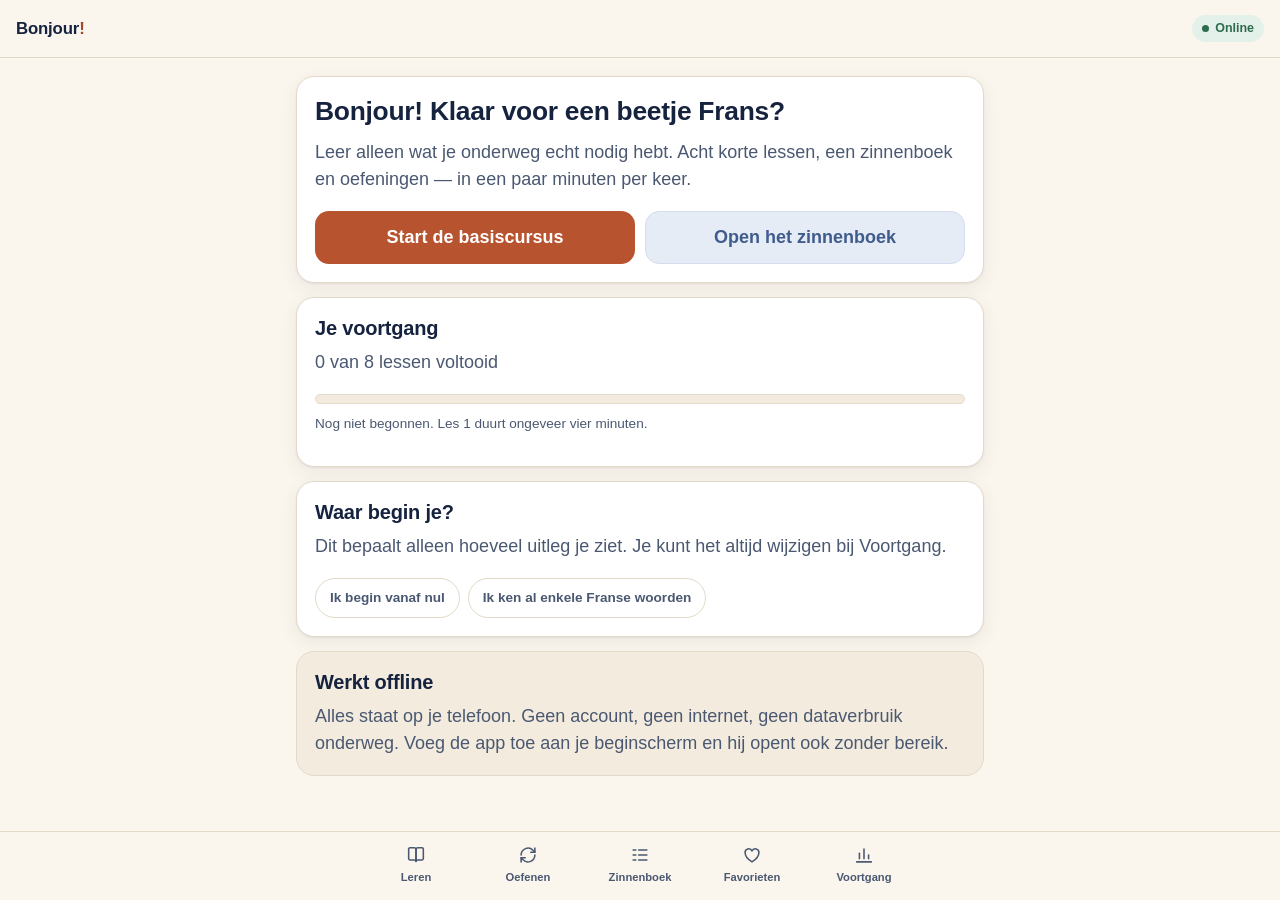
==== bonjour/index.html @ 150379cc "Voeg Bonjour! toe: offline PWA met basiscursus Frans voor reizigers Complete, installeerbare PWA in " ====
<!DOCTYPE html>
<html lang="nl">
<head>
<meta charset="utf-8">
<meta name="viewport" content="width=device-width, initial-scale=1, viewport-fit=cover">
<title>Bonjour! — Frans voor onderweg</title>
<meta name="description" content="Korte basiscursus Frans voor Nederlandstalige reizigers. Werkt volledig offline.">
<meta name="theme-color" content="#fbf6ed">
<meta name="apple-mobile-web-app-capable" content="yes">
<meta name="apple-mobile-web-app-status-bar-style" content="default">
<meta name="apple-mobile-web-app-title" content="Bonjour!">
<link rel="manifest" href="manifest.json">
<link rel="icon" href="icons/icon-192.png" sizes="192x192" type="image/png">
<link rel="apple-touch-icon" href="icons/apple-touch-icon.png">
<link rel="stylesheet" href="css/styles.css">
</head>
<body>

<a class="skip-link" href="#inhoud">Naar de inhoud</a>

<!-- Lijniconen: één keer gedefinieerd, overal hergebruikt via <use>. -->
<svg width="0" height="0" aria-hidden="true" focusable="false" style="position:absolute">
  <defs>
    <g id="i-leren" fill="none" stroke="currentColor" stroke-width="1.7" stroke-linecap="round" stroke-linejoin="round">
      <path d="M4 5.5A1.5 1.5 0 0 1 5.5 4H10a2 2 0 0 1 2 2v13a2 2 0 0 0-2-1.6H5.5A1.5 1.5 0 0 1 4 15.9z"/>
      <path d="M20 5.5A1.5 1.5 0 0 0 18.5 4H14a2 2 0 0 0-2 2v13a2 2 0 0 1 2-1.6h4.5a1.5 1.5 0 0 0 1.5-1.5z"/>
    </g>
    <g id="i-oefenen" fill="none" stroke="currentColor" stroke-width="1.7" stroke-linecap="round" stroke-linejoin="round">
      <path d="M4.5 12a7.5 7.5 0 0 1 12.9-5.2l2.1 2.1"/><path d="M19.5 4.5V9h-4.5"/>
      <path d="M19.5 12a7.5 7.5 0 0 1-12.9 5.2l-2.1-2.1"/><path d="M4.5 19.5V15H9"/>
    </g>
    <g id="i-boek" fill="none" stroke="currentColor" stroke-width="1.7" stroke-linecap="round" stroke-linejoin="round">
      <path d="M4.5 6.5h3"/><path d="M10.5 6.5h9"/>
      <path d="M4.5 12h3"/><path d="M10.5 12h9"/>
      <path d="M4.5 17.5h3"/><path d="M10.5 17.5h9"/>
    </g>
    <g id="i-hart" fill="none" stroke="currentColor" stroke-width="1.7" stroke-linecap="round" stroke-linejoin="round">
      <path d="M12 19.5S4.5 15 4.5 9.6A3.9 3.9 0 0 1 12 7.7a3.9 3.9 0 0 1 7.5 1.9c0 5.4-7.5 9.9-7.5 9.9z"/>
    </g>
    <g id="i-grafiek" fill="none" stroke="currentColor" stroke-width="1.7" stroke-linecap="round" stroke-linejoin="round">
      <path d="M4 19.5h16"/><path d="M7 16V10"/><path d="M12 16V5.5"/><path d="M17 16v-4"/>
    </g>
    <g id="i-vergroot" fill="none" stroke="currentColor" stroke-width="1.7" stroke-linecap="round" stroke-linejoin="round">
      <path d="M9 4.5H4.5V9"/><path d="M15 4.5h4.5V9"/><path d="M15 19.5h4.5V15"/><path d="M9 19.5H4.5V15"/>
    </g>
    <g id="i-geluid" fill="none" stroke="currentColor" stroke-width="1.7" stroke-linecap="round" stroke-linejoin="round">
      <path d="M5 9.5h3l4-3.5v12l-4-3.5H5z"/><path d="M15.5 9a4 4 0 0 1 0 6"/>
    </g>
    <g id="i-vink" fill="none" stroke="currentColor" stroke-width="2" stroke-linecap="round" stroke-linejoin="round">
      <path d="M5 12.5 10 17.5 19 7"/>
    </g>
    <g id="i-pijl-links" fill="none" stroke="currentColor" stroke-width="1.9" stroke-linecap="round" stroke-linejoin="round">
      <path d="M14.5 5 8 12l6.5 7"/>
    </g>
    <g id="i-kruis" fill="none" stroke="currentColor" stroke-width="1.9" stroke-linecap="round" stroke-linejoin="round">
      <path d="M6 6 18 18M18 6 6 18"/>
    </g>
  </defs>
</svg>

<header class="app-kop">
  <button class="merk" type="button" data-ga="start" aria-label="Naar het startscherm">Bonjour<span>!</span></button>
  <span class="rechts">
    <span class="netstatus" id="netstatus" data-net="online" role="status">Online</span>
  </span>
</header>

<main id="inhoud" tabindex="-1">

  <!-- ===================== Startscherm ===================== -->
  <section class="scherm stapel" id="scherm-start" aria-labelledby="titel-start">
    <div class="kaart">
      <h1 id="titel-start">Bonjour! Klaar voor een beetje Frans?</h1>
      <p class="uitleg">Leer alleen wat je onderweg echt nodig hebt. Acht korte lessen, een zinnenboek en oefeningen — in een paar minuten per keer.</p>
      <div class="knoprij">
        <button class="knop primair" type="button" data-actie="start-cursus">Start de basiscursus</button>
        <button class="knop secundair" type="button" data-ga="zinnenboek">Open het zinnenboek</button>
      </div>
    </div>

    <div class="kaart">
      <h2>Je voortgang</h2>
      <p id="start-voortgangstekst" class="uitleg">0 van 8 lessen voltooid</p>
      <div class="balk"><i id="start-balk" style="width:0%"></i></div>
      <p class="mini" id="start-laatste" style="margin-top:10px"></p>
    </div>

    <div class="kaart" id="niveau-kaart">
      <h2>Waar begin je?</h2>
      <p class="uitleg">Dit bepaalt alleen hoeveel uitleg je ziet. Je kunt het altijd wijzigen bij Voortgang.</p>
      <div class="chips" role="group" aria-label="Beginniveau">
        <button type="button" data-niveau="nul" aria-pressed="false">Ik begin vanaf nul</button>
        <button type="button" data-niveau="iets" aria-pressed="false">Ik ken al enkele Franse woorden</button>
      </div>
    </div>

    <div class="kaart rustig">
      <h2>Werkt offline</h2>
      <p class="uitleg" style="margin:0">Alles staat op je telefoon. Geen account, geen internet, geen dataverbruik onderweg. Voeg de app toe aan je beginscherm en hij opent ook zonder bereik.</p>
    </div>
  </section>

  <!-- ===================== Leren: lessenlijst ===================== -->
  <section class="scherm stapel" id="scherm-leren" aria-labelledby="titel-leren" hidden>
    <div>
      <h1 id="titel-leren">Leren</h1>
      <p class="uitleg">Acht lessen van drie tot vijf minuten. Op volgorde is handig, maar niet verplicht.</p>
    </div>
    <div class="balk"><i id="leren-balk" style="width:0%"></i></div>
    <p class="mini" id="leren-voortgangstekst">0 van 8 lessen voltooid</p>
    <ul class="leslijst" id="leslijst"></ul>
  </section>

  <!-- ===================== Leren: één les ===================== -->
  <section class="scherm stapel" id="scherm-les" aria-labelledby="titel-les" hidden>
    <button class="terug" type="button" data-ga="leren">
      <svg aria-hidden="true" width="20" height="20" viewBox="0 0 24 24"><use href="#i-pijl-links"/></svg>
      Alle lessen
    </button>
    <div>
      <p class="mini" id="les-nummer"></p>
      <h1 id="titel-les"></h1>
      <p class="uitleg" id="les-intro"></p>
    </div>
    <div id="les-zinnen"></div>
    <div class="knoprij">
      <button class="knop primair" type="button" id="les-klaar">Les afronden</button>
      <button class="knop secundair" type="button" id="les-oefen">Oefen deze les</button>
    </div>
    <p class="mini" id="les-volgende"></p>
  </section>

  <!-- ===================== Oefenen ===================== -->
  <section class="scherm stapel" id="scherm-oefenen" aria-labelledby="titel-oefenen" hidden>
    <div id="oefen-keuze" class="stapel">
      <div>
        <h1 id="titel-oefenen">Oefenen</h1>
        <p class="uitleg">Korte rondes van acht opdrachten. Geen punten, geen levens, geen ranglijst — gewoon herhalen tot het blijft plakken.</p>
      </div>
      <div class="kaart">
        <h2>Kies je ronde</h2>
        <div class="veld">
          <label for="oefen-bron">Waarover wil je oefenen?</label>
          <select id="oefen-bron"></select>
        </div>
        <div class="veld">
          <label for="oefen-soort">Soort oefening</label>
          <select id="oefen-soort">
            <option value="mix">Gemengd (aanrader)</option>
            <option value="nl">Kies de Nederlandse vertaling</option>
            <option value="fr">Kies de Franse zin</option>
            <option value="aanvullen">Vul het sleutelwoord aan</option>
            <option value="volgorde">Zet de zin op volgorde</option>
            <option value="situatie">Mini-situaties</option>
            <option value="flash">Flashcards</option>
            <option value="hardop">Hardop nazeggen</option>
          </select>
        </div>
        <button class="knop primair breed" type="button" id="oefen-start" style="margin-top:14px">Begin de ronde</button>
      </div>
      <div class="kaart rustig" id="lastig-kaart" hidden>
        <h2>Zinnen die je lastig vindt</h2>
        <p class="uitleg mini">Deze kwamen er bij het oefenen niet meteen uit.</p>
        <ul id="lastig-lijst" class="mini" style="margin:0;padding-left:18px"></ul>
        <button class="knop secundair breed" type="button" id="oefen-lastig" style="margin-top:12px">Oefen alleen deze</button>
      </div>
    </div>

    <div id="oefen-ronde" hidden>
      <div class="oefen-kop">
        <button class="terug" type="button" id="oefen-stop" style="margin:0">
          <svg aria-hidden="true" width="20" height="20" viewBox="0 0 24 24"><use href="#i-kruis"/></svg>
          <span class="sr-only">Stop met oefenen</span>
        </button>
        <div class="balk"><i id="oefen-balk" style="width:0%"></i></div>
        <span class="teller" id="oefen-teller">1 / 8</span>
      </div>
      <div class="kaart" id="oefen-vak"></div>
      <p class="feedback" id="oefen-feedback" role="status"></p>
      <div class="knoprij" style="margin-top:14px">
        <button class="knop primair" type="button" id="oefen-volgende" hidden>Volgende</button>
      </div>
    </div>

    <div id="oefen-klaar" class="stapel" hidden>
      <div class="kaart">
        <h1>Ronde afgerond</h1>
        <p class="uitleg" id="oefen-uitslag"></p>
        <div class="knoprij">
          <button class="knop primair" type="button" id="oefen-nogeens">Nog een ronde</button>
          <button class="knop omlijnd" type="button" id="oefen-terug">Terug naar het overzicht</button>
        </div>
      </div>
    </div>
  </section>

  <!-- ===================== Zinnenboek ===================== -->
  <section class="scherm stapel" id="scherm-zinnenboek" aria-labelledby="titel-zinnenboek" hidden>
    <div>
      <h1 id="titel-zinnenboek">Zinnenboek</h1>
      <p class="uitleg">Alle zinnen bij elkaar. Zoek in het Nederlands of in het Frans.</p>
    </div>
    <div class="veld">
      <label for="zoek">Zoeken</label>
      <input type="search" id="zoek" placeholder="bijvoorbeeld: toilet, chien, betalen" autocomplete="off" enterkeyhint="search">
    </div>
    <div class="chips" id="cat-filters" role="group" aria-label="Filter op categorie"></div>
    <p class="mini" id="zoek-telling" role="status"></p>
    <div id="zinnenboek-lijst"></div>

    <section aria-labelledby="titel-recent" id="recent-blok" hidden>
      <h2 id="titel-recent">Recent bekeken</h2>
      <div id="recent-lijst"></div>
    </section>

    <details class="uitklap">
      <summary>Snelle woordenlijst</summary>
      <table class="woordtabel">
        <caption class="sr-only">Losse woorden Nederlands – Frans</caption>
        <thead><tr><th scope="col">Nederlands</th><th scope="col">Frans</th><th scope="col">Uitspraak</th></tr></thead>
        <tbody id="woordenlijst"></tbody>
      </table>
    </details>

    <details class="uitklap">
      <summary>Getallen</summary>
      <div class="getallen" id="getallenlijst" style="margin:8px 0 16px"></div>
    </details>
  </section>

  <!-- ===================== Favorieten ===================== -->
  <section class="scherm stapel" id="scherm-favorieten" aria-labelledby="titel-favorieten" hidden>
    <div>
      <h1 id="titel-favorieten">Favorieten</h1>
      <p class="uitleg">Je eigen spiekbriefje. Tik het hartje bij een zin om hem hier te bewaren.</p>
    </div>
    <div id="favorieten-lijst"></div>
  </section>

  <!-- ===================== Voortgang en instellingen ===================== -->
  <section class="scherm stapel" id="scherm-voortgang" aria-labelledby="titel-voortgang" hidden>
    <div>
      <h1 id="titel-voortgang">Voortgang</h1>
      <p class="uitleg">Alles staat alleen op dit apparaat. De app verzamelt en verstuurt geen gegevens.</p>
    </div>

    <div class="telkaarten">
      <div class="telkaart"><b id="stat-lessen">0/8</b><span>lessen voltooid</span></div>
      <div class="telkaart"><b id="stat-favorieten">0</b><span>favorieten</span></div>
      <div class="telkaart"><b id="stat-score">—</b><span>gemiddeld goed</span></div>
      <div class="telkaart"><b id="stat-lastig">0</b><span>lastige zinnen</span></div>
    </div>

    <div class="kaart">
      <h2>Lessen</h2>
      <ul id="voortgang-lessen" class="leslijst" style="margin-top:6px"></ul>
    </div>

    <div class="kaart">
      <h2>Instellingen</h2>
      <p class="uitleg mini">Deze woorden worden meteen in de lessen en het zinnenboek ingevuld.</p>
      <div class="veld">
        <label for="set-naam">Je naam</label>
        <input type="text" id="set-naam" autocomplete="given-name">
      </div>
      <div class="veld">
        <label for="set-hond">Naam van je hond</label>
        <input type="text" id="set-hond" autocomplete="off">
      </div>
      <div class="veld">
        <label for="set-landnl">Land (Nederlands)</label>
        <input type="text" id="set-landnl" autocomplete="off">
      </div>
      <div class="veld">
        <label for="set-landfr">Land (Frans, zoals je het zegt)</label>
        <input type="text" id="set-landfr" autocomplete="off">
        <p class="mini" style="margin:6px 0 0">Bijvoorbeeld: des Pays-Bas, de Belgique, d’Allemagne.</p>
      </div>
      <div class="veld">
        <label for="set-vorm">Je spreekt over jezelf als</label>
        <select id="set-vorm">
          <option value="v">vrouw — néerlandaise, seule, perdue</option>
          <option value="m">man — néerlandais, seul, perdu</option>
        </select>
      </div>
      <div class="veld">
        <label for="set-niveau">Beginniveau</label>
        <select id="set-niveau">
          <option value="nul">Ik begin vanaf nul</option>
          <option value="iets">Ik ken al enkele Franse woorden</option>
        </select>
      </div>
      <p class="mini" id="set-bevestiging" role="status" style="margin-top:10px"></p>
    </div>

    <div class="kaart">
      <h2>Uitspraak</h2>
      <p class="uitleg mini" id="stem-status">Controleren of dit apparaat een Franse stem heeft…</p>
    </div>

    <div class="kaart">
      <h2>Opnieuw beginnen</h2>
      <p class="uitleg mini">Wist je voltooide lessen, favorieten, scores en instellingen op dit apparaat.</p>
      <button class="knop omlijnd breed" type="button" id="wis-knop">Voortgang wissen</button>
      <div id="wis-bevestig" hidden style="margin-top:12px">
        <p class="mini">Zeker weten? Dit kan niet ongedaan worden gemaakt.</p>
        <div class="knoprij">
          <button class="knop primair" type="button" id="wis-ja">Ja, wis alles</button>
          <button class="knop omlijnd" type="button" id="wis-nee">Nee, laat maar</button>
        </div>
      </div>
    </div>
  </section>

</main>

<!-- Beeldvullende weergave om aan iemand te laten lezen -->
<div class="groot-scherm" id="groot" role="dialog" aria-modal="true" aria-labelledby="groot-fr" hidden>
  <p class="g-fr" id="groot-fr" lang="fr"></p>
  <p class="g-nl" id="groot-nl"></p>
  <p class="g-ph" id="groot-ph"></p>
  <div class="g-acties">
    <button class="icoonknop" type="button" id="groot-spreek">
      <svg aria-hidden="true" viewBox="0 0 24 24"><use href="#i-geluid"/></svg> Luister
    </button>
    <button class="knop primair" type="button" id="groot-sluit">Sluiten</button>
  </div>
</div>

<nav class="hoofdnav" aria-label="Hoofdnavigatie">
  <button type="button" data-ga="leren">
    <svg aria-hidden="true" viewBox="0 0 24 24"><use href="#i-leren"/></svg>Leren
  </button>
  <button type="button" data-ga="oefenen">
    <svg aria-hidden="true" viewBox="0 0 24 24"><use href="#i-oefenen"/></svg>Oefenen
  </button>
  <button type="button" data-ga="zinnenboek">
    <svg aria-hidden="true" viewBox="0 0 24 24"><use href="#i-boek"/></svg>Zinnenboek
  </button>
  <button type="button" data-ga="favorieten">
    <svg aria-hidden="true" viewBox="0 0 24 24"><use href="#i-hart"/></svg>Favorieten
  </button>
  <button type="button" data-ga="voortgang">
    <svg aria-hidden="true" viewBox="0 0 24 24"><use href="#i-grafiek"/></svg>Voortgang
  </button>
</nav>

<script src="js/data.js"></script>
<script src="js/app.js"></script>
</body>
</html>
---- bonjour/css/styles.css ----
/* =============================================================
   Bonjour! — Frans voor onderweg
   styles.css — rustige, warme reisuitstraling, mobiel als basis

   Palet:
     crème    #FBF6ED  achtergrond
     nachtblauw #16233F tekst
     Frans blauw #3F5C8C gedempt, voor accenten en links
     terracotta #C2603F actieknoppen en nadruk
   Alle combinaties halen ten minste contrastverhouding 4.5:1.
   ============================================================= */

:root {
  --creme: #fbf6ed;
  --creme-diep: #f3ebdd;
  --kaart: #ffffff;
  --nacht: #16233f;
  --nacht-zacht: #4a5871;
  --blauw: #3f5c8c;
  --blauw-licht: #e6ecf6;
  --terra: #b8532f;
  --terra-tekst: #a2452a;   /* donkerder, voor tekst op lichte vlakken */
  --terra-licht: #fbeae3;
  --groen: #2f6b4f;
  --groen-licht: #e4f1ea;
  --lijn: #e3d9c8;
  --radius: 18px;
  --radius-s: 12px;
  --schaduw: 0 1px 2px rgba(22, 35, 63, .06), 0 6px 18px rgba(22, 35, 63, .07);
  --nav-hoogte: 68px;
  --font: -apple-system, BlinkMacSystemFont, "Segoe UI", Roboto, "Helvetica Neue", Arial, sans-serif;
}

* { box-sizing: border-box; }

/* [hidden] moet altijd winnen van een display-regel op een klasse. */
[hidden] { display: none !important; }

html { -webkit-text-size-adjust: 100%; }

body {
  margin: 0;
  font-family: var(--font);
  font-size: 17px;
  line-height: 1.5;
  color: var(--nacht);
  background: var(--creme);
  -webkit-font-smoothing: antialiased;
  overscroll-behavior-y: contain;
}

h1, h2, h3 { line-height: 1.25; margin: 0 0 .4em; font-weight: 650; letter-spacing: -.01em; }
h1 { font-size: 1.65rem; }
h2 { font-size: 1.25rem; }
h3 { font-size: 1.05rem; }
p { margin: 0 0 1em; }
:lang(fr) { font-style: normal; }

/* --- Toegankelijkheid --------------------------------------- */
:focus-visible {
  outline: 3px solid var(--blauw);
  outline-offset: 2px;
  border-radius: 6px;
}
.sr-only {
  position: absolute; width: 1px; height: 1px; padding: 0; margin: -1px;
  overflow: hidden; clip: rect(0 0 0 0); white-space: nowrap; border: 0;
}
.skip-link {
  position: absolute; left: 8px; top: -60px; z-index: 100;
  background: var(--nacht); color: var(--creme);
  padding: 10px 16px; border-radius: 0 0 10px 10px; text-decoration: none;
  transition: top .15s;
}
.skip-link:focus { top: 0; }

/* --- Kop ----------------------------------------------------- */
.app-kop {
  position: sticky; top: 0; z-index: 20;
  display: flex; align-items: center; gap: 10px;
  padding: calc(env(safe-area-inset-top) + 10px) 16px 10px;
  background: rgba(251, 246, 237, .94);
  backdrop-filter: blur(8px);
  border-bottom: 1px solid var(--lijn);
}
.app-kop .merk {
  font: inherit; font-weight: 700; font-size: 1.05rem; letter-spacing: -.01em;
  background: none; border: 0; padding: 6px 2px 6px 0; color: inherit; cursor: pointer;
}
.app-kop .merk span { color: var(--terra-tekst); }
.app-kop .rechts { margin-left: auto; display: flex; align-items: center; gap: 8px; }

/* Offline-indicator */
.netstatus {
  display: inline-flex; align-items: center; gap: 6px;
  font-size: .78rem; font-weight: 600;
  padding: 4px 10px; border-radius: 999px;
  background: var(--groen-licht); color: var(--groen);
  white-space: nowrap;
}
.netstatus::before {
  content: ''; width: 7px; height: 7px; border-radius: 50%; background: currentColor;
}
.netstatus[data-net="offline"] { background: var(--blauw-licht); color: var(--blauw); }

/* --- Layout --------------------------------------------------- */
main {
  max-width: 720px; margin: 0 auto;
  padding: 18px 16px calc(var(--nav-hoogte) + env(safe-area-inset-bottom) + 28px);
}
.scherm[hidden] { display: none; }
.stapel > * + * { margin-top: 14px; }

/* --- Kaarten --------------------------------------------------- */
.kaart {
  background: var(--kaart);
  border: 1px solid var(--lijn);
  border-radius: var(--radius);
  padding: 18px;
  box-shadow: var(--schaduw);
}
.kaart.rustig { background: var(--creme-diep); box-shadow: none; }

/* --- Knoppen --------------------------------------------------- */
.knop {
  display: inline-flex; align-items: center; justify-content: center; gap: 8px;
  min-height: 52px; padding: 12px 20px;
  font: inherit; font-weight: 620; text-align: center;
  border-radius: 14px; border: 1.5px solid transparent;
  background: var(--kaart); color: var(--nacht);
  cursor: pointer; text-decoration: none;
  transition: transform .08s ease, background-color .15s ease;
}
.knop:active { transform: scale(.985); }
.knop.primair { background: var(--terra); color: #fff; }
.knop.secundair { background: var(--blauw-licht); color: var(--blauw); border-color: #d3ddee; }
.knop.omlijnd { background: transparent; border-color: var(--lijn); }
.knop.breed { width: 100%; }
.knop.klein { min-height: 40px; padding: 8px 14px; font-size: .9rem; border-radius: 11px; }
.knop[disabled] { opacity: .5; cursor: not-allowed; }
.knoprij { display: flex; flex-wrap: wrap; gap: 10px; }
.knoprij > .knop { flex: 1 1 180px; }

/* Icoonknop (favoriet, groot tonen, geluid) */
.icoonknop {
  display: inline-flex; align-items: center; justify-content: center; gap: 6px;
  min-height: 44px; min-width: 44px; padding: 6px 12px;
  font: inherit; font-size: .85rem; font-weight: 600;
  color: var(--nacht-zacht); background: var(--creme-diep);
  border: 1px solid var(--lijn); border-radius: 11px; cursor: pointer;
}
.icoonknop svg { width: 18px; height: 18px; flex: none; }
.icoonknop[aria-pressed="true"] { color: var(--terra-tekst); background: var(--terra-licht); border-color: #f0cfc1; }
.icoonknop:disabled { opacity: .45; cursor: not-allowed; }

/* --- Zinkaart -------------------------------------------------- */
.zin {
  background: var(--kaart); border: 1px solid var(--lijn);
  border-radius: var(--radius); padding: 16px 16px 12px;
  box-shadow: var(--schaduw);
}
.zin + .zin { margin-top: 12px; }
.zin.nood { border-left: 5px solid var(--terra); }
.zin .fr {
  font-size: 1.35rem; font-weight: 640; line-height: 1.3;
  margin: 0 0 4px; letter-spacing: -.01em;
}
.zin .nl { margin: 0 0 6px; color: var(--nacht-zacht); }
.zin .ph {
  margin: 0 0 10px; font-size: .95rem; color: var(--blauw);
}
.zin .ph b { font-weight: 600; }
.zin .tip {
  margin: 0 0 10px; font-size: .88rem; color: var(--nacht-zacht);
  background: var(--creme-diep); border-radius: var(--radius-s); padding: 8px 11px;
}
.zin .acties { display: flex; flex-wrap: wrap; gap: 8px; }
.zin .herkomst { font-size: .78rem; color: var(--nacht-zacht); margin: 8px 0 0; }

/* --- Voortgangsbalk ------------------------------------------- */
.balk {
  height: 10px; border-radius: 999px; background: var(--creme-diep);
  overflow: hidden; border: 1px solid var(--lijn);
}
.balk > i { display: block; height: 100%; background: var(--terra); border-radius: 999px; transition: width .3s; }

/* --- Lessenlijst ----------------------------------------------- */
.leslijst { list-style: none; padding: 0; margin: 0; }
.leslijst li + li { margin-top: 12px; }
.leskaart {
  display: flex; align-items: flex-start; gap: 14px; width: 100%;
  text-align: left; padding: 16px; font: inherit; color: inherit;
  background: var(--kaart); border: 1px solid var(--lijn);
  border-radius: var(--radius); box-shadow: var(--schaduw); cursor: pointer;
}
.leskaart .nr {
  flex: none; width: 40px; height: 40px; border-radius: 50%;
  display: grid; place-items: center; font-weight: 700;
  background: var(--blauw-licht); color: var(--blauw);
}
.leskaart[data-klaar="ja"] .nr { background: var(--groen-licht); color: var(--groen); }
.leskaart .titel { font-weight: 640; }
.leskaart .sub { font-size: .88rem; color: var(--nacht-zacht); }
.leskaart .vink { margin-left: auto; color: var(--groen); flex: none; }

/* --- Navigatie onderaan ---------------------------------------- */
.hoofdnav {
  position: fixed; left: 0; right: 0; bottom: 0; z-index: 30;
  display: flex; justify-content: center; gap: 2px;
  padding: 6px 4px calc(env(safe-area-inset-bottom) + 6px);
  background: rgba(251, 246, 237, .96);
  backdrop-filter: blur(8px);
  border-top: 1px solid var(--lijn);
}
.hoofdnav button {
  flex: 1 1 0; max-width: 110px;
  display: flex; flex-direction: column; align-items: center; gap: 3px;
  padding: 6px 2px; min-height: 56px;
  font: inherit; font-size: .7rem; font-weight: 600;
  color: var(--nacht-zacht); background: none; border: 0; border-radius: 12px;
  cursor: pointer;
}
.hoofdnav button svg { width: 22px; height: 22px; }
.hoofdnav button[aria-current="page"] { color: var(--terra-tekst); background: var(--terra-licht); }

/* --- Formulieren en zoeken ------------------------------------- */
label { display: block; font-weight: 600; font-size: .9rem; margin-bottom: 5px; }
input[type="text"], input[type="search"], select {
  width: 100%; min-height: 50px; padding: 12px 14px;
  font: inherit; color: var(--nacht);
  background: var(--kaart); border: 1.5px solid var(--lijn); border-radius: 13px;
  -webkit-appearance: none; appearance: none;
}
input[type="search"]::-webkit-search-cancel-button { -webkit-appearance: none; }
.veld + .veld { margin-top: 14px; }

.chips { display: flex; flex-wrap: wrap; gap: 8px; }
.chips button {
  font: inherit; font-size: .85rem; font-weight: 600;
  padding: 9px 14px; min-height: 40px;
  border-radius: 999px; border: 1.5px solid var(--lijn);
  background: var(--kaart); color: var(--nacht-zacht); cursor: pointer;
}
.chips button[aria-pressed="true"] { background: var(--nacht); color: var(--creme); border-color: var(--nacht); }

/* --- Oefeningen ------------------------------------------------ */
.oefen-kop { display: flex; align-items: center; gap: 12px; margin-bottom: 12px; }
.oefen-kop .balk { flex: 1; }
.oefen-kop .teller { font-size: .85rem; font-weight: 600; color: var(--nacht-zacht); white-space: nowrap; }
.vraag { font-size: 1.15rem; font-weight: 600; margin: 0 0 4px; }
.vraag-fr { font-size: 1.5rem; font-weight: 650; margin: 0 0 4px; }
.opties { display: grid; gap: 10px; margin-top: 14px; }
.optie {
  text-align: left; padding: 14px 16px; min-height: 56px;
  font: inherit; color: inherit; cursor: pointer;
  background: var(--kaart); border: 1.5px solid var(--lijn); border-radius: 14px;
}
.optie[data-staat="goed"] { border-color: var(--groen); background: var(--groen-licht); }
.optie[data-staat="fout"] { border-color: var(--terra); background: var(--terra-licht); }
.optie[disabled] { cursor: default; }
.feedback {
  margin-top: 14px; padding: 12px 14px; border-radius: var(--radius-s);
  font-weight: 600; background: var(--creme-diep);
}
.feedback[data-soort="goed"] { background: var(--groen-licht); color: var(--groen); }
.feedback[data-soort="fout"] { background: var(--terra-licht); color: var(--terra-tekst); }
.feedback:empty { display: none; }

/* Zinsdelen op volgorde zetten */
.bouw {
  min-height: 62px; display: flex; flex-wrap: wrap; gap: 8px; align-items: center;
  padding: 12px; border: 2px dashed var(--lijn); border-radius: var(--radius-s);
  background: var(--creme-diep); margin-bottom: 12px;
}
.bouw:empty::after { content: 'Tik de delen in de goede volgorde aan'; color: var(--nacht-zacht); font-size: .9rem; }
.deel {
  font: inherit; font-weight: 600; padding: 10px 14px; min-height: 44px;
  background: var(--kaart); color: var(--nacht);
  border: 1.5px solid var(--lijn); border-radius: 11px; cursor: pointer;
}
.deel.gekozen { background: var(--blauw-licht); border-color: var(--blauw); color: var(--blauw); }

/* Flashcard */
.flashcard {
  width: 100%; min-height: 190px; padding: 24px 18px;
  display: flex; flex-direction: column; align-items: center; justify-content: center; gap: 8px;
  text-align: center; font: inherit; cursor: pointer;
  background: var(--kaart); border: 1.5px solid var(--lijn);
  border-radius: var(--radius); box-shadow: var(--schaduw);
}
.flashcard .groot { font-size: 1.6rem; font-weight: 650; }
.flashcard .hint { font-size: .8rem; color: var(--nacht-zacht); }

/* --- Beeldvullende weergave ------------------------------------ */
.groot-scherm {
  position: fixed; inset: 0; z-index: 60;
  display: flex; flex-direction: column; justify-content: center; gap: 20px;
  padding: max(24px, env(safe-area-inset-top)) 22px max(24px, env(safe-area-inset-bottom));
  background: var(--creme); text-align: center;
}
.groot-scherm[hidden] { display: none; }
.groot-scherm .g-fr { font-size: clamp(2rem, 9vw, 3.4rem); font-weight: 700; line-height: 1.15; margin: 0; }
.groot-scherm .g-nl { font-size: clamp(1.1rem, 4.5vw, 1.5rem); color: var(--nacht-zacht); margin: 0; }
.groot-scherm .g-ph { font-size: 1rem; color: var(--blauw); margin: 0; }
.groot-scherm .g-acties { display: flex; gap: 10px; justify-content: center; flex-wrap: wrap; }

/* --- Lijstjes: woorden en getallen ------------------------------ */
.woordtabel { width: 100%; border-collapse: collapse; }
.woordtabel caption { text-align: left; font-weight: 650; padding-bottom: 8px; }
.woordtabel th { text-align: left; font-size: .78rem; text-transform: uppercase; letter-spacing: .05em; color: var(--nacht-zacht); padding: 6px 8px; border-bottom: 1px solid var(--lijn); }
.woordtabel td { padding: 10px 8px; border-bottom: 1px solid var(--lijn); vertical-align: top; }
.woordtabel td.fr { font-weight: 640; }
.woordtabel td.ph { color: var(--blauw); font-size: .9rem; }
.getallen { display: grid; grid-template-columns: repeat(auto-fill, minmax(140px, 1fr)); gap: 10px; }
.getal { background: var(--kaart); border: 1px solid var(--lijn); border-radius: var(--radius-s); padding: 10px 12px; }
.getal b { display: block; font-size: 1.05rem; }
.getal span { font-size: .85rem; color: var(--blauw); }

/* --- Diversen --------------------------------------------------- */
.uitleg { color: var(--nacht-zacht); }
.mini { font-size: .85rem; color: var(--nacht-zacht); }
.leeg { text-align: center; padding: 30px 16px; color: var(--nacht-zacht); }
.telkaarten { display: grid; grid-template-columns: repeat(auto-fit, minmax(140px, 1fr)); gap: 12px; }
.telkaart { background: var(--kaart); border: 1px solid var(--lijn); border-radius: var(--radius); padding: 14px; text-align: center; }
.telkaart b { display: block; font-size: 1.7rem; line-height: 1.1; color: var(--terra-tekst); }
.telkaart span { font-size: .85rem; color: var(--nacht-zacht); }
.melding {
  margin-top: 12px; padding: 11px 14px; border-radius: var(--radius-s);
  background: var(--blauw-licht); color: var(--blauw); font-size: .9rem;
}
.terug {
  display: inline-flex; align-items: center; gap: 6px; min-height: 44px;
  background: none; border: 0; padding: 0 4px 0 0; margin-bottom: 6px;
  font: inherit; font-weight: 600; color: var(--blauw); cursor: pointer;
}
details.uitklap { border: 1px solid var(--lijn); border-radius: var(--radius); background: var(--kaart); padding: 4px 16px; }
details.uitklap > summary { cursor: pointer; font-weight: 640; padding: 12px 0; min-height: 44px; display: flex; align-items: center; }

@media (min-width: 640px) {
  body { font-size: 18px; }
  .opties { grid-template-columns: 1fr 1fr; }
}

@media (prefers-reduced-motion: reduce) {
  * { transition: none !important; animation: none !important; }
}
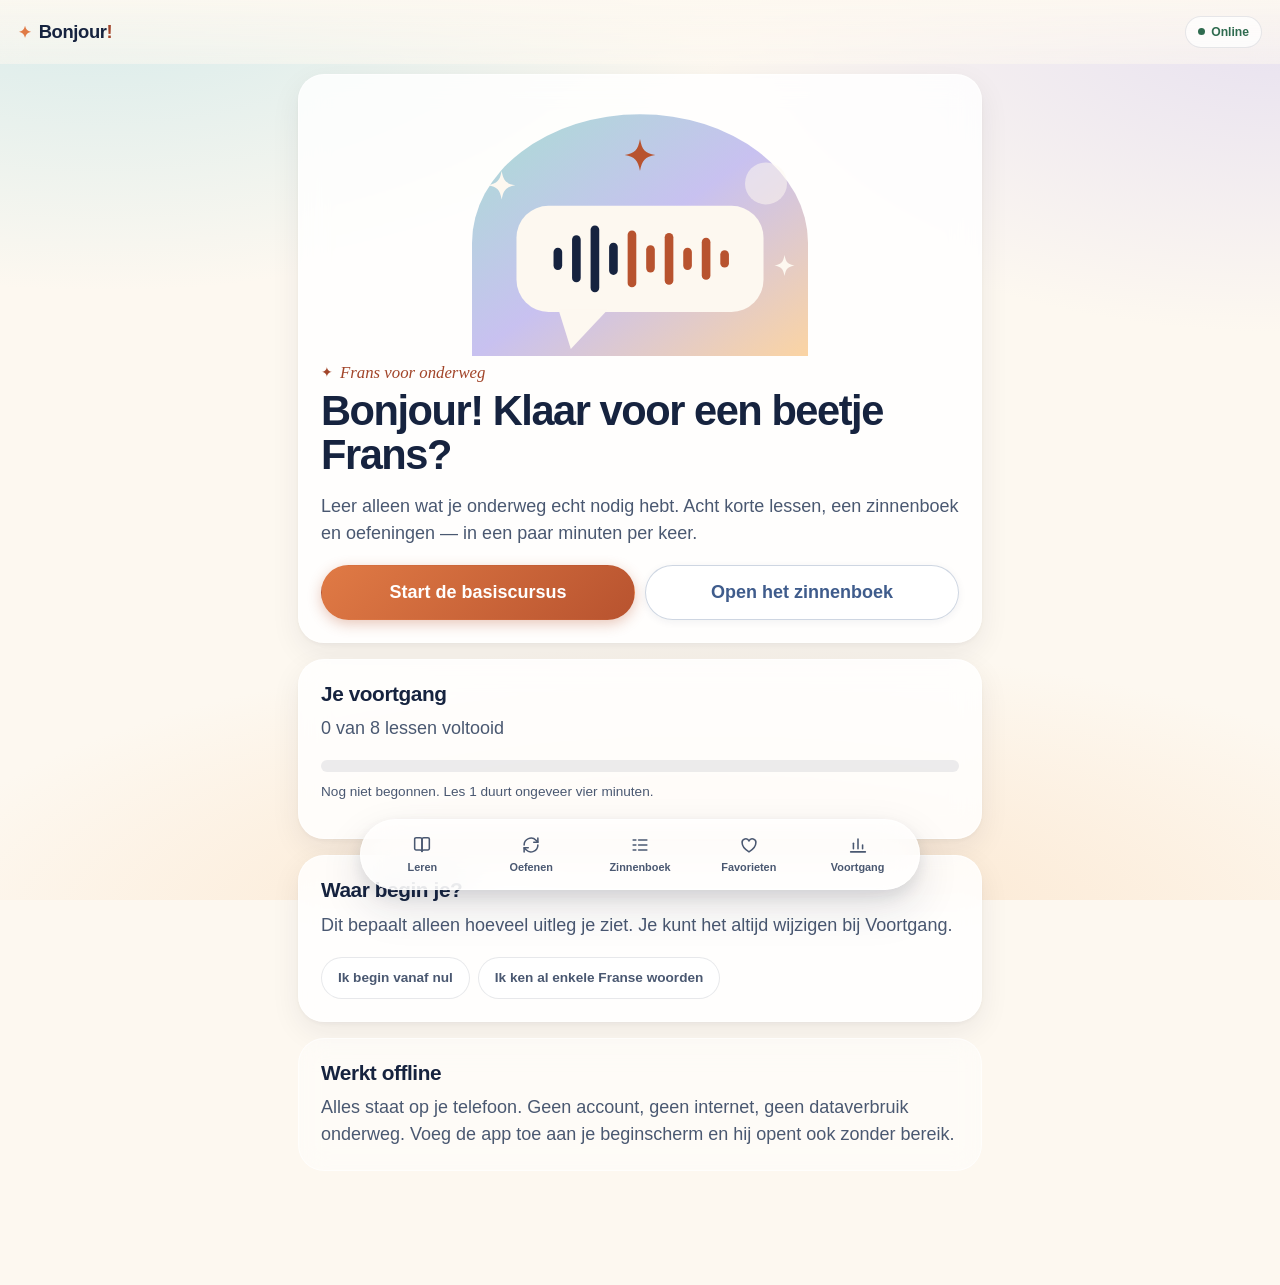
==== commit 1d174406: "Werk de vormgeving bij: kleurverloop, display-koppen en pill-vormen Zelfde inhoud en logica, nieuwe " ====
--- a/bonjour/index.html
+++ b/bonjour/index.html
@@ -49,6 +49,9 @@
     <g id="i-vink" fill="none" stroke="currentColor" stroke-width="2" stroke-linecap="round" stroke-linejoin="round">
       <path d="M5 12.5 10 17.5 19 7"/>
     </g>
+    <g id="i-pijl-rechts" fill="none" stroke="currentColor" stroke-width="1.9" stroke-linecap="round" stroke-linejoin="round">
+      <path d="M9.5 5 16 12l-6.5 7"/>
+    </g>
     <g id="i-pijl-links" fill="none" stroke="currentColor" stroke-width="1.9" stroke-linecap="round" stroke-linejoin="round">
       <path d="M14.5 5 8 12l6.5 7"/>
     </g>
@@ -59,7 +62,7 @@
 </svg>
 
 <header class="app-kop">
-  <button class="merk" type="button" data-ga="start" aria-label="Naar het startscherm">Bonjour<span>!</span></button>
+  <button class="merk" type="button" data-ga="start" aria-label="Naar het startscherm"><span class="ster" aria-hidden="true">✦</span>Bonjour<span>!</span></button>
   <span class="rechts">
     <span class="netstatus" id="netstatus" data-net="online" role="status">Online</span>
   </span>
@@ -70,6 +73,40 @@
   <!-- ===================== Startscherm ===================== -->
   <section class="scherm stapel" id="scherm-start" aria-labelledby="titel-start">
     <div class="kaart">
+      <svg class="hero" viewBox="0 0 340 210" role="img" aria-labelledby="hero-titel">
+        <title id="hero-titel">Illustratie: een spraakbel met geluidsgolven onder een gekleurde boog</title>
+        <defs>
+          <linearGradient id="boog" x1="0" y1="0" x2="1" y2="1">
+            <stop offset="0" stop-color="#a9ded3"/>
+            <stop offset=".5" stop-color="#c8c1f0"/>
+            <stop offset="1" stop-color="#fbd4a3"/>
+          </linearGradient>
+        </defs>
+        <path d="M34 210V118a136 104 0 0 1 272 0v92z" fill="url(#boog)"/>
+        <circle cx="272" cy="70" r="17" fill="#fdf8f0" opacity=".55"/>
+        <path d="M96 88h148a26 26 0 0 1 26 26v34a26 26 0 0 1-26 26H96a26 26 0 0 1-26-26v-34a26 26 0 0 1 26-26z" fill="#fdf8f0"/>
+        <path d="M104 172h40l-30 32z" fill="#fdf8f0"/>
+        <g fill="#16233f">
+          <rect x="100" y="122" width="7" height="18" rx="3.5"/>
+          <rect x="115" y="112" width="7" height="38" rx="3.5"/>
+          <rect x="130" y="104" width="7" height="54" rx="3.5"/>
+          <rect x="145" y="118" width="7" height="26" rx="3.5"/>
+        </g>
+        <g fill="#b8532f">
+          <rect x="160" y="108" width="7" height="46" rx="3.5"/>
+          <rect x="175" y="120" width="7" height="22" rx="3.5"/>
+          <rect x="190" y="110" width="7" height="42" rx="3.5"/>
+          <rect x="205" y="122" width="7" height="18" rx="3.5"/>
+          <rect x="220" y="114" width="7" height="34" rx="3.5"/>
+          <rect x="235" y="124" width="7" height="14" rx="3.5"/>
+        </g>
+        <g fill="#fdf8f0">
+          <path d="M58 60c1.5 8 3.5 10 11 11.5-7.5 1.5-9.5 3.5-11 11.5-1.5-8-3.5-10-11-11.5 7.5-1.5 9.5-3.5 11-11.5z"/>
+          <path d="M287 128c1.1 6 2.6 7.4 8.1 8.5-5.5 1.1-7 2.5-8.1 8.5-1.1-6-2.6-7.4-8.1-8.5 5.5-1.1 7-2.5 8.1-8.5z"/>
+        </g>
+        <path d="M170 34c1.7 9 4 11.3 12.4 13-8.4 1.7-10.7 4-12.4 13-1.7-9-4-11.3-12.4-13 8.4-1.7 10.7-4 12.4-13z" fill="#b8532f"/>
+      </svg>
+      <p class="kicker">Frans voor onderweg</p>
       <h1 id="titel-start">Bonjour! Klaar voor een beetje Frans?</h1>
       <p class="uitleg">Leer alleen wat je onderweg echt nodig hebt. Acht korte lessen, een zinnenboek en oefeningen — in een paar minuten per keer.</p>
       <div class="knoprij">
@@ -103,6 +140,7 @@
   <!-- ===================== Leren: lessenlijst ===================== -->
   <section class="scherm stapel" id="scherm-leren" aria-labelledby="titel-leren" hidden>
     <div>
+      <p class="kicker">Acht korte lessen</p>
       <h1 id="titel-leren">Leren</h1>
       <p class="uitleg">Acht lessen van drie tot vijf minuten. Op volgorde is handig, maar niet verplicht.</p>
     </div>
@@ -118,7 +156,7 @@
       Alle lessen
     </button>
     <div>
-      <p class="mini" id="les-nummer"></p>
+      <p class="kicker strak" id="les-nummer"></p>
       <h1 id="titel-les"></h1>
       <p class="uitleg" id="les-intro"></p>
     </div>
@@ -134,7 +172,8 @@
   <section class="scherm stapel" id="scherm-oefenen" aria-labelledby="titel-oefenen" hidden>
     <div id="oefen-keuze" class="stapel">
       <div>
-        <h1 id="titel-oefenen">Oefenen</h1>
+        <p class="kicker">Even herhalen</p>
+      <h1 id="titel-oefenen">Oefenen</h1>
         <p class="uitleg">Korte rondes van acht opdrachten. Geen punten, geen levens, geen ranglijst — gewoon herhalen tot het blijft plakken.</p>
       </div>
       <div class="kaart">
@@ -197,6 +236,7 @@
   <!-- ===================== Zinnenboek ===================== -->
   <section class="scherm stapel" id="scherm-zinnenboek" aria-labelledby="titel-zinnenboek" hidden>
     <div>
+      <p class="kicker">Alles opzoekbaar</p>
       <h1 id="titel-zinnenboek">Zinnenboek</h1>
       <p class="uitleg">Alle zinnen bij elkaar. Zoek in het Nederlands of in het Frans.</p>
     </div>
@@ -231,6 +271,7 @@
   <!-- ===================== Favorieten ===================== -->
   <section class="scherm stapel" id="scherm-favorieten" aria-labelledby="titel-favorieten" hidden>
     <div>
+      <p class="kicker">Jouw spiekbriefje</p>
       <h1 id="titel-favorieten">Favorieten</h1>
       <p class="uitleg">Je eigen spiekbriefje. Tik het hartje bij een zin om hem hier te bewaren.</p>
     </div>
@@ -240,6 +281,7 @@
   <!-- ===================== Voortgang en instellingen ===================== -->
   <section class="scherm stapel" id="scherm-voortgang" aria-labelledby="titel-voortgang" hidden>
     <div>
+      <p class="kicker">Hoe ver je bent</p>
       <h1 id="titel-voortgang">Voortgang</h1>
       <p class="uitleg">Alles staat alleen op dit apparaat. De app verzamelt en verstuurt geen gegevens.</p>
     </div>
@@ -319,9 +361,23 @@
   <p class="g-fr" id="groot-fr" lang="fr"></p>
   <p class="g-nl" id="groot-nl"></p>
   <p class="g-ph" id="groot-ph"></p>
+  <svg class="golf" viewBox="0 0 280 34" aria-hidden="true">
+    <rect x="0" y="13" width="5" height="8" rx="2.5"/><rect x="12" y="8" width="5" height="18" rx="2.5"/>
+    <rect x="24" y="3" width="5" height="28" rx="2.5"/><rect x="36" y="11" width="5" height="12" rx="2.5"/>
+    <rect x="48" y="6" width="5" height="22" rx="2.5"/><rect x="60" y="14" width="5" height="6" rx="2.5"/>
+    <rect x="72" y="9" width="5" height="16" rx="2.5"/><rect x="84" y="2" width="5" height="30" rx="2.5"/>
+    <rect x="96" y="10" width="5" height="14" rx="2.5"/><rect x="108" y="5" width="5" height="24" rx="2.5"/>
+    <rect x="120" y="13" width="5" height="8" rx="2.5"/><rect x="132" y="7" width="5" height="20" rx="2.5"/>
+    <rect x="144" y="3" width="5" height="28" rx="2.5"/><rect x="156" y="12" width="5" height="10" rx="2.5"/>
+    <rect x="168" y="8" width="5" height="18" rx="2.5"/><rect x="180" y="14" width="5" height="6" rx="2.5"/>
+    <rect x="192" y="6" width="5" height="22" rx="2.5"/><rect x="204" y="11" width="5" height="12" rx="2.5"/>
+    <rect x="216" y="4" width="5" height="26" rx="2.5"/><rect x="228" y="13" width="5" height="8" rx="2.5"/>
+    <rect x="240" y="9" width="5" height="16" rx="2.5"/><rect x="252" y="12" width="5" height="10" rx="2.5"/>
+    <rect x="264" y="14" width="5" height="6" rx="2.5"/>
+  </svg>
   <div class="g-acties">
-    <button class="icoonknop" type="button" id="groot-spreek">
-      <svg aria-hidden="true" viewBox="0 0 24 24"><use href="#i-geluid"/></svg> Luister
+    <button class="rondknop" type="button" id="groot-spreek" aria-label="Luister naar de uitspraak">
+      <svg aria-hidden="true" viewBox="0 0 24 24"><use href="#i-geluid"/></svg>
     </button>
     <button class="knop primair" type="button" id="groot-sluit">Sluiten</button>
   </div>
--- a/bonjour/css/styles.css
+++ b/bonjour/css/styles.css
@@ -1,34 +1,49 @@
 /* =============================================================
    Bonjour! — Frans voor onderweg
-   styles.css — rustige, warme reisuitstraling, mobiel als basis
-
-   Palet:
-     crème    #FBF6ED  achtergrond
-     nachtblauw #16233F tekst
-     Frans blauw #3F5C8C gedempt, voor accenten en links
-     terracotta #C2603F actieknoppen en nadruk
-   Alle combinaties halen ten minste contrastverhouding 4.5:1.
+   styles.css — warme reisuitstraling, mobiel als uitgangspunt
+
+   Opzet:
+     1. Kleuren en tokens
+     2. Zachte kleurwolk als achtergrond (per scherm een eigen tint)
+     3. Typografie: dikke display-koppen, serif-italic accenten
+     4. Kaarten, knoppen, lijsten
+     5. Schermspecifieke onderdelen
+   Alle tekstcombinaties halen ten minste contrastverhouding 4.5:1.
    ============================================================= */
 
+/* ---------- 1. Tokens ---------------------------------------- */
 :root {
-  --creme: #fbf6ed;
-  --creme-diep: #f3ebdd;
-  --kaart: #ffffff;
+  --creme: #fdf8f0;
+  --creme-diep: #f5ece0;
+  --kaart: rgba(255, 255, 255, .82);
+  --kaart-vol: #ffffff;
   --nacht: #16233f;
   --nacht-zacht: #4a5871;
   --blauw: #3f5c8c;
   --blauw-licht: #e6ecf6;
   --terra: #b8532f;
-  --terra-tekst: #a2452a;   /* donkerder, voor tekst op lichte vlakken */
+  --terra-tekst: #a2452a;      /* donkerder, voor tekst op lichte vlakken */
   --terra-licht: #fbeae3;
+  --terra-warm: #e07a45;       /* voor verlopen */
   --groen: #2f6b4f;
   --groen-licht: #e4f1ea;
-  --lijn: #e3d9c8;
-  --radius: 18px;
-  --radius-s: 12px;
-  --schaduw: 0 1px 2px rgba(22, 35, 63, .06), 0 6px 18px rgba(22, 35, 63, .07);
-  --nav-hoogte: 68px;
+  --lijn: rgba(22, 35, 63, .10);
+  --lijn-sterk: rgba(22, 35, 63, .16);
+
+  /* De drie kleurvlekken van de achtergrond, per scherm anders. */
+  --g1: rgba(159, 216, 226, .45);
+  --g2: rgba(198, 190, 240, .40);
+  --g3: rgba(250, 205, 158, .45);
+
+  --radius: 26px;
+  --radius-s: 16px;
+  --pill: 999px;
+  --nav-hoogte: 74px;
+  --schaduw: 0 2px 4px rgba(22, 35, 63, .04), 0 10px 30px rgba(22, 35, 63, .07);
+  --schaduw-diep: 0 6px 16px rgba(22, 35, 63, .10), 0 18px 44px rgba(22, 35, 63, .12);
+
   --font: -apple-system, BlinkMacSystemFont, "Segoe UI", Roboto, "Helvetica Neue", Arial, sans-serif;
+  --font-serif: "Iowan Old Style", "Palatino Linotype", Palatino, Georgia, "Times New Roman", serif;
 }
 
 * { box-sizing: border-box; }
@@ -49,18 +64,82 @@
   overscroll-behavior-y: contain;
 }
 
-h1, h2, h3 { line-height: 1.25; margin: 0 0 .4em; font-weight: 650; letter-spacing: -.01em; }
-h1 { font-size: 1.65rem; }
-h2 { font-size: 1.25rem; }
-h3 { font-size: 1.05rem; }
+/* ---------- 2. Kleurwolk ------------------------------------- */
+/* Eén vast vlak achter de app; de tinten wisselen per scherm. */
+body::before {
+  content: '';
+  position: fixed;
+  inset: 0;
+  z-index: -1;
+  background:
+    radial-gradient(75% 55% at 8% -5%, var(--g1), transparent 68%),
+    radial-gradient(65% 50% at 100% 2%, var(--g2), transparent 70%),
+    radial-gradient(90% 45% at 55% 104%, var(--g3), transparent 72%),
+    var(--creme);
+  transition: background .45s ease;
+}
+
+body[data-scherm="leren"], body[data-scherm="les"] {
+  --g1: rgba(150, 205, 232, .48);
+  --g2: rgba(196, 190, 242, .42);
+  --g3: rgba(250, 218, 180, .40);
+}
+body[data-scherm="oefenen"] {
+  --g1: rgba(252, 216, 150, .50);
+  --g2: rgba(244, 186, 152, .40);
+  --g3: rgba(198, 224, 232, .40);
+}
+body[data-scherm="zinnenboek"] {
+  --g1: rgba(160, 222, 205, .48);
+  --g2: rgba(186, 208, 244, .40);
+  --g3: rgba(250, 214, 176, .38);
+}
+body[data-scherm="favorieten"] {
+  --g1: rgba(244, 190, 205, .42);
+  --g2: rgba(206, 192, 240, .42);
+  --g3: rgba(250, 214, 170, .40);
+}
+body[data-scherm="voortgang"] {
+  --g1: rgba(186, 208, 244, .44);
+  --g2: rgba(212, 226, 200, .40);
+  --g3: rgba(250, 210, 166, .40);
+}
+
+/* ---------- 3. Typografie ------------------------------------ */
+h1, h2, h3 { margin: 0 0 .4em; }
+
+h1 {
+  font-size: clamp(2rem, 8.5vw, 2.6rem);
+  font-weight: 800;
+  line-height: 1.05;
+  letter-spacing: -.035em;
+}
+h2 { font-size: 1.3rem; font-weight: 700; line-height: 1.2; letter-spacing: -.02em; }
+h3 { font-size: 1.05rem; font-weight: 700; letter-spacing: -.01em; }
 p { margin: 0 0 1em; }
-:lang(fr) { font-style: normal; }
-
-/* --- Toegankelijkheid --------------------------------------- */
+
+/* Klein serif-cursief regeltje boven een kop. */
+.kicker {
+  font-family: var(--font-serif);
+  font-style: italic;
+  font-size: 1.05rem;
+  color: var(--terra-tekst);
+  margin: 0 0 4px;
+  display: flex;
+  align-items: center;
+  gap: 7px;
+}
+.kicker::before { content: '✦'; font-style: normal; font-size: .85em; flex: none; }
+.kicker.strak { font-size: .95rem; align-items: flex-start; line-height: 1.35; }
+
+.uitleg { color: var(--nacht-zacht); }
+.mini { font-size: .85rem; color: var(--nacht-zacht); }
+
+/* ---------- Toegankelijkheid --------------------------------- */
 :focus-visible {
   outline: 3px solid var(--blauw);
-  outline-offset: 2px;
-  border-radius: 6px;
+  outline-offset: 3px;
+  border-radius: 8px;
 }
 .sr-only {
   position: absolute; width: 1px; height: 1px; padding: 0; margin: -1px;
@@ -69,276 +148,388 @@
 .skip-link {
   position: absolute; left: 8px; top: -60px; z-index: 100;
   background: var(--nacht); color: var(--creme);
-  padding: 10px 16px; border-radius: 0 0 10px 10px; text-decoration: none;
+  padding: 10px 18px; border-radius: 0 0 14px 14px; text-decoration: none;
   transition: top .15s;
 }
 .skip-link:focus { top: 0; }
 
-/* --- Kop ----------------------------------------------------- */
+/* ---------- Kop ---------------------------------------------- */
 .app-kop {
   position: sticky; top: 0; z-index: 20;
   display: flex; align-items: center; gap: 10px;
-  padding: calc(env(safe-area-inset-top) + 10px) 16px 10px;
-  background: rgba(251, 246, 237, .94);
-  backdrop-filter: blur(8px);
-  border-bottom: 1px solid var(--lijn);
+  padding: calc(env(safe-area-inset-top) + 12px) 18px 12px;
+  background: linear-gradient(to bottom, rgba(253, 248, 240, .92), rgba(253, 248, 240, .55));
+  backdrop-filter: blur(12px);
+  -webkit-backdrop-filter: blur(12px);
 }
 .app-kop .merk {
-  font: inherit; font-weight: 700; font-size: 1.05rem; letter-spacing: -.01em;
+  display: inline-flex; align-items: baseline; gap: 0;
+  font: inherit; font-size: 1.15rem; font-weight: 800; letter-spacing: -.02em;
   background: none; border: 0; padding: 6px 2px 6px 0; color: inherit; cursor: pointer;
 }
-.app-kop .merk span { color: var(--terra-tekst); }
+.app-kop .merk .ster { color: var(--terra-warm); font-size: .85em; margin-right: 8px; }
+.app-kop .merk span:not(.ster) { color: var(--terra-tekst); }
 .app-kop .rechts { margin-left: auto; display: flex; align-items: center; gap: 8px; }
 
-/* Offline-indicator */
 .netstatus {
   display: inline-flex; align-items: center; gap: 6px;
-  font-size: .78rem; font-weight: 600;
-  padding: 4px 10px; border-radius: 999px;
-  background: var(--groen-licht); color: var(--groen);
-  white-space: nowrap;
-}
-.netstatus::before {
-  content: ''; width: 7px; height: 7px; border-radius: 50%; background: currentColor;
-}
-.netstatus[data-net="offline"] { background: var(--blauw-licht); color: var(--blauw); }
-
-/* --- Layout --------------------------------------------------- */
+  font-size: .76rem; font-weight: 650;
+  padding: 6px 12px; border-radius: var(--pill);
+  background: rgba(255, 255, 255, .7); color: var(--groen);
+  border: 1px solid var(--lijn); white-space: nowrap;
+}
+.netstatus::before { content: ''; width: 7px; height: 7px; border-radius: 50%; background: currentColor; }
+.netstatus[data-net="offline"] { color: var(--blauw); }
+
+/* ---------- Layout -------------------------------------------- */
 main {
   max-width: 720px; margin: 0 auto;
-  padding: 18px 16px calc(var(--nav-hoogte) + env(safe-area-inset-bottom) + 28px);
+  padding: 10px 18px calc(var(--nav-hoogte) + env(safe-area-inset-bottom) + 40px);
 }
 .scherm[hidden] { display: none; }
-.stapel > * + * { margin-top: 14px; }
-
-/* --- Kaarten --------------------------------------------------- */
+.stapel > * + * { margin-top: 16px; }
+
+/* ---------- Kaarten ------------------------------------------- */
 .kaart {
   background: var(--kaart);
-  border: 1px solid var(--lijn);
+  backdrop-filter: blur(14px);
+  -webkit-backdrop-filter: blur(14px);
+  border: 1px solid rgba(255, 255, 255, .6);
   border-radius: var(--radius);
-  padding: 18px;
+  padding: 22px;
   box-shadow: var(--schaduw);
 }
-.kaart.rustig { background: var(--creme-diep); box-shadow: none; }
-
-/* --- Knoppen --------------------------------------------------- */
+.kaart.rustig {
+  background: rgba(255, 255, 255, .45);
+  box-shadow: none;
+}
+
+/* ---------- Knoppen ------------------------------------------- */
 .knop {
   display: inline-flex; align-items: center; justify-content: center; gap: 8px;
-  min-height: 52px; padding: 12px 20px;
-  font: inherit; font-weight: 620; text-align: center;
-  border-radius: 14px; border: 1.5px solid transparent;
-  background: var(--kaart); color: var(--nacht);
+  min-height: 54px; padding: 13px 24px;
+  font: inherit; font-weight: 650; text-align: center;
+  border-radius: var(--pill); border: 1.5px solid transparent;
+  background: var(--kaart-vol); color: var(--nacht);
   cursor: pointer; text-decoration: none;
-  transition: transform .08s ease, background-color .15s ease;
-}
-.knop:active { transform: scale(.985); }
-.knop.primair { background: var(--terra); color: #fff; }
-.knop.secundair { background: var(--blauw-licht); color: var(--blauw); border-color: #d3ddee; }
-.knop.omlijnd { background: transparent; border-color: var(--lijn); }
+  box-shadow: 0 2px 8px rgba(22, 35, 63, .06);
+  transition: transform .12s ease, box-shadow .2s ease, background-color .2s ease;
+}
+.knop:active { transform: scale(.97); }
+.knop.primair {
+  background: linear-gradient(135deg, var(--terra-warm), var(--terra));
+  color: #fff;
+  box-shadow: 0 4px 14px rgba(184, 83, 47, .32);
+}
+.knop.secundair { background: rgba(255, 255, 255, .8); color: var(--blauw); border-color: rgba(63, 92, 140, .25); }
+.knop.omlijnd { background: rgba(255, 255, 255, .5); border-color: var(--lijn-sterk); }
 .knop.breed { width: 100%; }
-.knop.klein { min-height: 40px; padding: 8px 14px; font-size: .9rem; border-radius: 11px; }
-.knop[disabled] { opacity: .5; cursor: not-allowed; }
+.knop.klein { min-height: 42px; padding: 9px 18px; font-size: .9rem; }
+.knop[disabled] { opacity: .5; cursor: not-allowed; box-shadow: none; }
 .knoprij { display: flex; flex-wrap: wrap; gap: 10px; }
-.knoprij > .knop { flex: 1 1 180px; }
-
-/* Icoonknop (favoriet, groot tonen, geluid) */
+.knoprij > .knop { flex: 1 1 190px; }
+
+/* Icoonknop: favoriet, groot tonen, luisteren */
 .icoonknop {
-  display: inline-flex; align-items: center; justify-content: center; gap: 6px;
-  min-height: 44px; min-width: 44px; padding: 6px 12px;
-  font: inherit; font-size: .85rem; font-weight: 600;
-  color: var(--nacht-zacht); background: var(--creme-diep);
-  border: 1px solid var(--lijn); border-radius: 11px; cursor: pointer;
-}
+  display: inline-flex; align-items: center; justify-content: center; gap: 7px;
+  min-height: 44px; min-width: 44px; padding: 8px 15px;
+  font: inherit; font-size: .85rem; font-weight: 650;
+  color: var(--nacht-zacht); background: rgba(255, 255, 255, .72);
+  border: 1px solid var(--lijn); border-radius: var(--pill); cursor: pointer;
+  transition: transform .12s ease, background-color .2s ease;
+}
+.icoonknop:active { transform: scale(.95); }
 .icoonknop svg { width: 18px; height: 18px; flex: none; }
-.icoonknop[aria-pressed="true"] { color: var(--terra-tekst); background: var(--terra-licht); border-color: #f0cfc1; }
+.icoonknop[aria-pressed="true"] {
+  color: var(--terra-tekst); background: var(--terra-licht); border-color: rgba(184, 83, 47, .28);
+}
+.icoonknop[aria-pressed="true"] svg { fill: rgba(184, 83, 47, .16); }
 .icoonknop:disabled { opacity: .45; cursor: not-allowed; }
 
-/* --- Zinkaart -------------------------------------------------- */
+/* Ronde accentknop, zoals de afspeelknop uit een muziekapp. */
+.rondknop {
+  display: inline-grid; place-items: center;
+  width: 62px; height: 62px; padding: 0;
+  border: 0; border-radius: 50%; cursor: pointer;
+  background: linear-gradient(135deg, var(--terra-warm), var(--terra));
+  color: #fff;
+  box-shadow: 0 6px 18px rgba(184, 83, 47, .34);
+  transition: transform .12s ease;
+}
+.rondknop:active { transform: scale(.94); }
+.rondknop svg { width: 26px; height: 26px; }
+.rondknop:disabled { opacity: .45; box-shadow: none; }
+
+/* ---------- Zinkaart ------------------------------------------ */
 .zin {
-  background: var(--kaart); border: 1px solid var(--lijn);
-  border-radius: var(--radius); padding: 16px 16px 12px;
+  background: rgba(255, 255, 255, .88);
+  border: 1px solid rgba(255, 255, 255, .7);
+  border-radius: var(--radius);
+  padding: 20px 20px 16px;
   box-shadow: var(--schaduw);
 }
-.zin + .zin { margin-top: 12px; }
-.zin.nood { border-left: 5px solid var(--terra); }
+.zin + .zin { margin-top: 14px; }
+.zin.nood { border-left: 5px solid var(--terra-warm); }
 .zin .fr {
-  font-size: 1.35rem; font-weight: 640; line-height: 1.3;
-  margin: 0 0 4px; letter-spacing: -.01em;
-}
-.zin .nl { margin: 0 0 6px; color: var(--nacht-zacht); }
+  font-size: 1.45rem; font-weight: 700; line-height: 1.25;
+  margin: 0 0 5px; letter-spacing: -.025em;
+}
+.zin .nl { margin: 0 0 8px; color: var(--nacht-zacht); }
 .zin .ph {
-  margin: 0 0 10px; font-size: .95rem; color: var(--blauw);
-}
-.zin .ph b { font-weight: 600; }
+  display: inline-flex; align-items: baseline; gap: 6px; flex-wrap: wrap;
+  margin: 0 0 12px; padding: 5px 13px;
+  font-size: .92rem; color: var(--blauw);
+  background: rgba(63, 92, 140, .09); border-radius: var(--pill);
+}
+.zin .ph b { font-weight: 650; }
 .zin .tip {
-  margin: 0 0 10px; font-size: .88rem; color: var(--nacht-zacht);
-  background: var(--creme-diep); border-radius: var(--radius-s); padding: 8px 11px;
+  margin: 0 0 12px; font-size: .88rem; color: var(--nacht-zacht);
+  background: rgba(250, 205, 158, .28); border-radius: var(--radius-s); padding: 10px 14px;
 }
 .zin .acties { display: flex; flex-wrap: wrap; gap: 8px; }
-.zin .herkomst { font-size: .78rem; color: var(--nacht-zacht); margin: 8px 0 0; }
-
-/* --- Voortgangsbalk ------------------------------------------- */
+.zin .herkomst { font-size: .78rem; color: var(--nacht-zacht); margin: 10px 0 0; }
+
+/* ---------- Voortgangsbalk ------------------------------------ */
 .balk {
-  height: 10px; border-radius: 999px; background: var(--creme-diep);
-  overflow: hidden; border: 1px solid var(--lijn);
-}
-.balk > i { display: block; height: 100%; background: var(--terra); border-radius: 999px; transition: width .3s; }
-
-/* --- Lessenlijst ----------------------------------------------- */
+  height: 12px; border-radius: var(--pill);
+  background: rgba(22, 35, 63, .08);
+  overflow: hidden;
+}
+.balk > i {
+  display: block; height: 100%; border-radius: var(--pill);
+  background: linear-gradient(90deg, var(--terra-warm), var(--terra));
+  transition: width .4s ease;
+}
+
+/* ---------- Lessenlijst --------------------------------------- */
+/* Grote regels met een dunne scheidingslijn en een rond icoon rechts. */
 .leslijst { list-style: none; padding: 0; margin: 0; }
-.leslijst li + li { margin-top: 12px; }
+
 .leskaart {
-  display: flex; align-items: flex-start; gap: 14px; width: 100%;
-  text-align: left; padding: 16px; font: inherit; color: inherit;
-  background: var(--kaart); border: 1px solid var(--lijn);
-  border-radius: var(--radius); box-shadow: var(--schaduw); cursor: pointer;
-}
+  display: flex; align-items: center; gap: 14px; width: 100%;
+  text-align: left; padding: 18px 4px; font: inherit; color: inherit;
+  background: none; border: 0; border-bottom: 1px solid var(--lijn);
+  cursor: pointer;
+  transition: padding-left .15s ease;
+}
+.leskaart:hover { padding-left: 8px; }
+.leslijst li:last-child .leskaart { border-bottom: 0; }
+
+.leskaart .tekst { flex: 1; min-width: 0; }
 .leskaart .nr {
-  flex: none; width: 40px; height: 40px; border-radius: 50%;
-  display: grid; place-items: center; font-weight: 700;
-  background: var(--blauw-licht); color: var(--blauw);
-}
-.leskaart[data-klaar="ja"] .nr { background: var(--groen-licht); color: var(--groen); }
-.leskaart .titel { font-weight: 640; }
-.leskaart .sub { font-size: .88rem; color: var(--nacht-zacht); }
-.leskaart .vink { margin-left: auto; color: var(--groen); flex: none; }
-
-/* --- Navigatie onderaan ---------------------------------------- */
+  display: block; font-family: var(--font-serif); font-style: italic;
+  font-size: .9rem; color: var(--terra-tekst); margin-bottom: 1px;
+}
+.leskaart .titel {
+  display: block; font-size: 1.35rem; font-weight: 700;
+  letter-spacing: -.025em; line-height: 1.15;
+}
+.leskaart .sub { display: block; font-size: .86rem; color: var(--nacht-zacht); line-height: 1.3; margin-top: 3px; }
+
+.leskaart .merkje {
+  flex: none; width: 38px; height: 38px; border-radius: 50%;
+  display: grid; place-items: center;
+  border: 1.5px solid var(--lijn-sterk); color: var(--nacht-zacht);
+}
+.leskaart .merkje svg { width: 18px; height: 18px; }
+.leskaart[data-klaar="ja"] .merkje {
+  background: var(--groen-licht); border-color: transparent; color: var(--groen);
+}
+
+/* ---------- Navigatie onderaan -------------------------------- */
 .hoofdnav {
-  position: fixed; left: 0; right: 0; bottom: 0; z-index: 30;
-  display: flex; justify-content: center; gap: 2px;
-  padding: 6px 4px calc(env(safe-area-inset-bottom) + 6px);
-  background: rgba(251, 246, 237, .96);
-  backdrop-filter: blur(8px);
-  border-top: 1px solid var(--lijn);
+  position: fixed; z-index: 30;
+  left: 12px; right: 12px; bottom: calc(env(safe-area-inset-bottom) + 10px);
+  display: flex; justify-content: space-between; gap: 2px;
+  padding: 7px 8px;
+  background: rgba(255, 255, 255, .78);
+  backdrop-filter: blur(18px);
+  -webkit-backdrop-filter: blur(18px);
+  border: 1px solid rgba(255, 255, 255, .7);
+  border-radius: var(--pill);
+  box-shadow: var(--schaduw-diep);
 }
 .hoofdnav button {
-  flex: 1 1 0; max-width: 110px;
+  flex: 1 1 0;
   display: flex; flex-direction: column; align-items: center; gap: 3px;
-  padding: 6px 2px; min-height: 56px;
-  font: inherit; font-size: .7rem; font-weight: 600;
-  color: var(--nacht-zacht); background: none; border: 0; border-radius: 12px;
-  cursor: pointer;
+  padding: 7px 2px; min-height: 54px;
+  font: inherit; font-size: .68rem; font-weight: 650;
+  color: var(--nacht-zacht); background: none; border: 0;
+  border-radius: 20px; cursor: pointer;
+  transition: background-color .2s ease, color .2s ease;
 }
 .hoofdnav button svg { width: 22px; height: 22px; }
-.hoofdnav button[aria-current="page"] { color: var(--terra-tekst); background: var(--terra-licht); }
-
-/* --- Formulieren en zoeken ------------------------------------- */
-label { display: block; font-weight: 600; font-size: .9rem; margin-bottom: 5px; }
+.hoofdnav button[aria-current="page"] {
+  color: var(--terra-tekst);
+  background: linear-gradient(135deg, rgba(224, 122, 69, .18), rgba(184, 83, 47, .14));
+}
+
+/* ---------- Formulieren en filters ---------------------------- */
+label { display: block; font-weight: 650; font-size: .9rem; margin-bottom: 6px; }
 input[type="text"], input[type="search"], select {
-  width: 100%; min-height: 50px; padding: 12px 14px;
+  width: 100%; min-height: 52px; padding: 13px 18px;
   font: inherit; color: var(--nacht);
-  background: var(--kaart); border: 1.5px solid var(--lijn); border-radius: 13px;
+  background: rgba(255, 255, 255, .85); border: 1.5px solid var(--lijn);
+  border-radius: var(--pill);
   -webkit-appearance: none; appearance: none;
 }
+select {
+  background-image: url("data:image/svg+xml;charset=utf-8,%3Csvg xmlns='http://www.w3.org/2000/svg' viewBox='0 0 24 24' fill='none' stroke='%234a5871' stroke-width='2' stroke-linecap='round'%3E%3Cpath d='M6 9l6 6 6-6'/%3E%3C/svg%3E");
+  background-repeat: no-repeat; background-position: right 16px center; background-size: 18px;
+  padding-right: 44px;
+}
 input[type="search"]::-webkit-search-cancel-button { -webkit-appearance: none; }
-.veld + .veld { margin-top: 14px; }
+.veld + .veld { margin-top: 16px; }
 
 .chips { display: flex; flex-wrap: wrap; gap: 8px; }
 .chips button {
-  font: inherit; font-size: .85rem; font-weight: 600;
-  padding: 9px 14px; min-height: 40px;
-  border-radius: 999px; border: 1.5px solid var(--lijn);
-  background: var(--kaart); color: var(--nacht-zacht); cursor: pointer;
+  font: inherit; font-size: .85rem; font-weight: 650;
+  padding: 10px 16px; min-height: 42px;
+  border-radius: var(--pill); border: 1px solid var(--lijn);
+  background: rgba(255, 255, 255, .7); color: var(--nacht-zacht); cursor: pointer;
+  transition: background-color .2s ease, color .2s ease;
 }
 .chips button[aria-pressed="true"] { background: var(--nacht); color: var(--creme); border-color: var(--nacht); }
 
-/* --- Oefeningen ------------------------------------------------ */
-.oefen-kop { display: flex; align-items: center; gap: 12px; margin-bottom: 12px; }
+/* ---------- Oefeningen ---------------------------------------- */
+.oefen-kop { display: flex; align-items: center; gap: 12px; margin-bottom: 16px; }
 .oefen-kop .balk { flex: 1; }
-.oefen-kop .teller { font-size: .85rem; font-weight: 600; color: var(--nacht-zacht); white-space: nowrap; }
-.vraag { font-size: 1.15rem; font-weight: 600; margin: 0 0 4px; }
-.vraag-fr { font-size: 1.5rem; font-weight: 650; margin: 0 0 4px; }
-.opties { display: grid; gap: 10px; margin-top: 14px; }
+.oefen-kop .teller { font-size: .85rem; font-weight: 700; color: var(--nacht-zacht); white-space: nowrap; }
+.vraag { font-size: 1.2rem; font-weight: 650; margin: 0 0 4px; }
+.vraag-fr { font-size: 1.65rem; font-weight: 750; letter-spacing: -.03em; line-height: 1.15; margin: 0 0 4px; }
+.opties { display: grid; gap: 10px; margin-top: 16px; }
 .optie {
-  text-align: left; padding: 14px 16px; min-height: 56px;
-  font: inherit; color: inherit; cursor: pointer;
-  background: var(--kaart); border: 1.5px solid var(--lijn); border-radius: 14px;
-}
+  text-align: left; padding: 15px 20px; min-height: 58px;
+  font: inherit; font-weight: 550; color: inherit; cursor: pointer;
+  background: rgba(255, 255, 255, .8); border: 1.5px solid var(--lijn);
+  border-radius: 20px;
+  transition: transform .12s ease, border-color .2s ease;
+}
+.optie:active { transform: scale(.985); }
 .optie[data-staat="goed"] { border-color: var(--groen); background: var(--groen-licht); }
 .optie[data-staat="fout"] { border-color: var(--terra); background: var(--terra-licht); }
 .optie[disabled] { cursor: default; }
+
 .feedback {
-  margin-top: 14px; padding: 12px 14px; border-radius: var(--radius-s);
-  font-weight: 600; background: var(--creme-diep);
+  margin-top: 16px; padding: 14px 18px; border-radius: 20px;
+  font-weight: 650; background: rgba(255, 255, 255, .7);
 }
 .feedback[data-soort="goed"] { background: var(--groen-licht); color: var(--groen); }
 .feedback[data-soort="fout"] { background: var(--terra-licht); color: var(--terra-tekst); }
 .feedback:empty { display: none; }
 
-/* Zinsdelen op volgorde zetten */
 .bouw {
-  min-height: 62px; display: flex; flex-wrap: wrap; gap: 8px; align-items: center;
-  padding: 12px; border: 2px dashed var(--lijn); border-radius: var(--radius-s);
-  background: var(--creme-diep); margin-bottom: 12px;
+  min-height: 66px; display: flex; flex-wrap: wrap; gap: 8px; align-items: center;
+  padding: 13px; border: 2px dashed var(--lijn-sterk); border-radius: 20px;
+  background: rgba(255, 255, 255, .5); margin-bottom: 14px;
 }
 .bouw:empty::after { content: 'Tik de delen in de goede volgorde aan'; color: var(--nacht-zacht); font-size: .9rem; }
 .deel {
-  font: inherit; font-weight: 600; padding: 10px 14px; min-height: 44px;
-  background: var(--kaart); color: var(--nacht);
-  border: 1.5px solid var(--lijn); border-radius: 11px; cursor: pointer;
-}
-.deel.gekozen { background: var(--blauw-licht); border-color: var(--blauw); color: var(--blauw); }
-
-/* Flashcard */
+  font: inherit; font-weight: 650; padding: 11px 17px; min-height: 44px;
+  background: rgba(255, 255, 255, .9); color: var(--nacht);
+  border: 1.5px solid var(--lijn); border-radius: var(--pill); cursor: pointer;
+}
+.deel.gekozen { background: var(--blauw-licht); border-color: rgba(63, 92, 140, .4); color: var(--blauw); }
+
 .flashcard {
-  width: 100%; min-height: 190px; padding: 24px 18px;
-  display: flex; flex-direction: column; align-items: center; justify-content: center; gap: 8px;
+  width: 100%; min-height: 210px; padding: 30px 20px;
+  display: flex; flex-direction: column; align-items: center; justify-content: center; gap: 10px;
   text-align: center; font: inherit; cursor: pointer;
-  background: var(--kaart); border: 1.5px solid var(--lijn);
+  background: linear-gradient(150deg, rgba(255, 255, 255, .95), rgba(255, 246, 235, .9));
+  border: 1px solid rgba(255, 255, 255, .8);
   border-radius: var(--radius); box-shadow: var(--schaduw);
 }
-.flashcard .groot { font-size: 1.6rem; font-weight: 650; }
-.flashcard .hint { font-size: .8rem; color: var(--nacht-zacht); }
-
-/* --- Beeldvullende weergave ------------------------------------ */
+.flashcard .groot { font-size: 1.7rem; font-weight: 750; letter-spacing: -.03em; line-height: 1.2; }
+.flashcard .hint { font-size: .82rem; color: var(--nacht-zacht); }
+
+/* ---------- Beeldvullende weergave ---------------------------- */
 .groot-scherm {
   position: fixed; inset: 0; z-index: 60;
-  display: flex; flex-direction: column; justify-content: center; gap: 20px;
-  padding: max(24px, env(safe-area-inset-top)) 22px max(24px, env(safe-area-inset-bottom));
-  background: var(--creme); text-align: center;
+  display: flex; flex-direction: column; justify-content: center; gap: 18px;
+  padding: max(28px, env(safe-area-inset-top)) 24px max(28px, env(safe-area-inset-bottom));
+  text-align: center;
+  background:
+    radial-gradient(80% 45% at 15% 0%, rgba(252, 216, 150, .75), transparent 70%),
+    radial-gradient(70% 40% at 95% 8%, rgba(244, 186, 152, .6), transparent 70%),
+    radial-gradient(90% 40% at 50% 100%, rgba(198, 224, 232, .55), transparent 72%),
+    var(--creme);
 }
 .groot-scherm[hidden] { display: none; }
-.groot-scherm .g-fr { font-size: clamp(2rem, 9vw, 3.4rem); font-weight: 700; line-height: 1.15; margin: 0; }
+.groot-scherm .g-fr {
+  font-family: var(--font-serif);
+  font-size: clamp(2.1rem, 9.5vw, 3.6rem); font-weight: 700; line-height: 1.12;
+  letter-spacing: -.02em; margin: 0;
+}
 .groot-scherm .g-nl { font-size: clamp(1.1rem, 4.5vw, 1.5rem); color: var(--nacht-zacht); margin: 0; }
-.groot-scherm .g-ph { font-size: 1rem; color: var(--blauw); margin: 0; }
-.groot-scherm .g-acties { display: flex; gap: 10px; justify-content: center; flex-wrap: wrap; }
-
-/* --- Lijstjes: woorden en getallen ------------------------------ */
+.groot-scherm .g-ph {
+  align-self: center; margin: 0; padding: 7px 16px;
+  font-size: 1rem; color: var(--blauw);
+  background: rgba(63, 92, 140, .1); border-radius: var(--pill);
+}
+.groot-scherm .g-acties { display: flex; gap: 12px; justify-content: center; align-items: center; flex-wrap: wrap; }
+.golf { display: block; width: min(280px, 70%); height: 34px; margin: 0 auto; opacity: .5; }
+.golf rect { fill: var(--terra); }
+
+/* ---------- Woorden en getallen ------------------------------- */
 .woordtabel { width: 100%; border-collapse: collapse; }
-.woordtabel caption { text-align: left; font-weight: 650; padding-bottom: 8px; }
-.woordtabel th { text-align: left; font-size: .78rem; text-transform: uppercase; letter-spacing: .05em; color: var(--nacht-zacht); padding: 6px 8px; border-bottom: 1px solid var(--lijn); }
-.woordtabel td { padding: 10px 8px; border-bottom: 1px solid var(--lijn); vertical-align: top; }
-.woordtabel td.fr { font-weight: 640; }
-.woordtabel td.ph { color: var(--blauw); font-size: .9rem; }
-.getallen { display: grid; grid-template-columns: repeat(auto-fill, minmax(140px, 1fr)); gap: 10px; }
-.getal { background: var(--kaart); border: 1px solid var(--lijn); border-radius: var(--radius-s); padding: 10px 12px; }
-.getal b { display: block; font-size: 1.05rem; }
-.getal span { font-size: .85rem; color: var(--blauw); }
-
-/* --- Diversen --------------------------------------------------- */
-.uitleg { color: var(--nacht-zacht); }
-.mini { font-size: .85rem; color: var(--nacht-zacht); }
-.leeg { text-align: center; padding: 30px 16px; color: var(--nacht-zacht); }
-.telkaarten { display: grid; grid-template-columns: repeat(auto-fit, minmax(140px, 1fr)); gap: 12px; }
-.telkaart { background: var(--kaart); border: 1px solid var(--lijn); border-radius: var(--radius); padding: 14px; text-align: center; }
-.telkaart b { display: block; font-size: 1.7rem; line-height: 1.1; color: var(--terra-tekst); }
-.telkaart span { font-size: .85rem; color: var(--nacht-zacht); }
+.woordtabel caption { text-align: left; font-weight: 700; padding-bottom: 8px; }
+.woordtabel th {
+  text-align: left; font-size: .74rem; text-transform: uppercase; letter-spacing: .07em;
+  color: var(--nacht-zacht); padding: 6px 8px; border-bottom: 1px solid var(--lijn);
+}
+.woordtabel td { padding: 12px 8px; border-bottom: 1px solid var(--lijn); vertical-align: top; }
+.woordtabel td.fr { font-weight: 700; letter-spacing: -.01em; }
+.woordtabel td.ph { color: var(--blauw); font-size: .88rem; }
+.getallen { display: grid; grid-template-columns: repeat(auto-fill, minmax(150px, 1fr)); gap: 10px; }
+.getal {
+  background: rgba(255, 255, 255, .75); border: 1px solid var(--lijn);
+  border-radius: 18px; padding: 12px 14px;
+}
+.getal b { display: block; font-size: 1.05rem; letter-spacing: -.01em; }
+.getal span { font-size: .84rem; color: var(--blauw); }
+
+/* ---------- Diversen ------------------------------------------ */
+.leeg {
+  text-align: center; padding: 36px 20px; color: var(--nacht-zacht);
+  background: rgba(255, 255, 255, .5); border-radius: var(--radius);
+}
+.telkaarten { display: grid; grid-template-columns: repeat(auto-fit, minmax(150px, 1fr)); gap: 12px; }
+.telkaart {
+  background: rgba(255, 255, 255, .88);
+  border: 1px solid rgba(255, 255, 255, .7); border-radius: 22px;
+  padding: 18px 14px; text-align: center; box-shadow: var(--schaduw);
+}
+.telkaart b { display: block; font-size: 2rem; line-height: 1.05; letter-spacing: -.03em; color: var(--terra-tekst); }
+.telkaart span { font-size: .83rem; color: var(--nacht-zacht); }
+
 .melding {
-  margin-top: 12px; padding: 11px 14px; border-radius: var(--radius-s);
+  margin-top: 12px; padding: 12px 16px; border-radius: var(--radius-s);
   background: var(--blauw-licht); color: var(--blauw); font-size: .9rem;
 }
 .terug {
   display: inline-flex; align-items: center; gap: 6px; min-height: 44px;
-  background: none; border: 0; padding: 0 4px 0 0; margin-bottom: 6px;
-  font: inherit; font-weight: 600; color: var(--blauw); cursor: pointer;
-}
-details.uitklap { border: 1px solid var(--lijn); border-radius: var(--radius); background: var(--kaart); padding: 4px 16px; }
-details.uitklap > summary { cursor: pointer; font-weight: 640; padding: 12px 0; min-height: 44px; display: flex; align-items: center; }
+  background: none; border: 0; padding: 0 4px 0 0; margin-bottom: 2px;
+  font: inherit; font-weight: 650; color: var(--blauw); cursor: pointer;
+}
+details.uitklap {
+  border: 1px solid rgba(255, 255, 255, .6); border-radius: var(--radius);
+  background: rgba(255, 255, 255, .65); padding: 4px 20px;
+}
+details.uitklap > summary {
+  cursor: pointer; font-weight: 700; font-size: 1.05rem; letter-spacing: -.01em;
+  padding: 15px 0; min-height: 44px; display: flex; align-items: center;
+}
+
+/* Illustratie op het startscherm */
+.hero {
+  display: block; width: 100%; height: auto; max-width: 420px;
+  margin: 0 auto 4px;
+}
 
 @media (min-width: 640px) {
   body { font-size: 18px; }
   .opties { grid-template-columns: 1fr 1fr; }
+  .hoofdnav { left: 50%; right: auto; transform: translateX(-50%); width: min(560px, calc(100% - 32px)); }
 }
 
 @media (prefers-reduced-motion: reduce) {
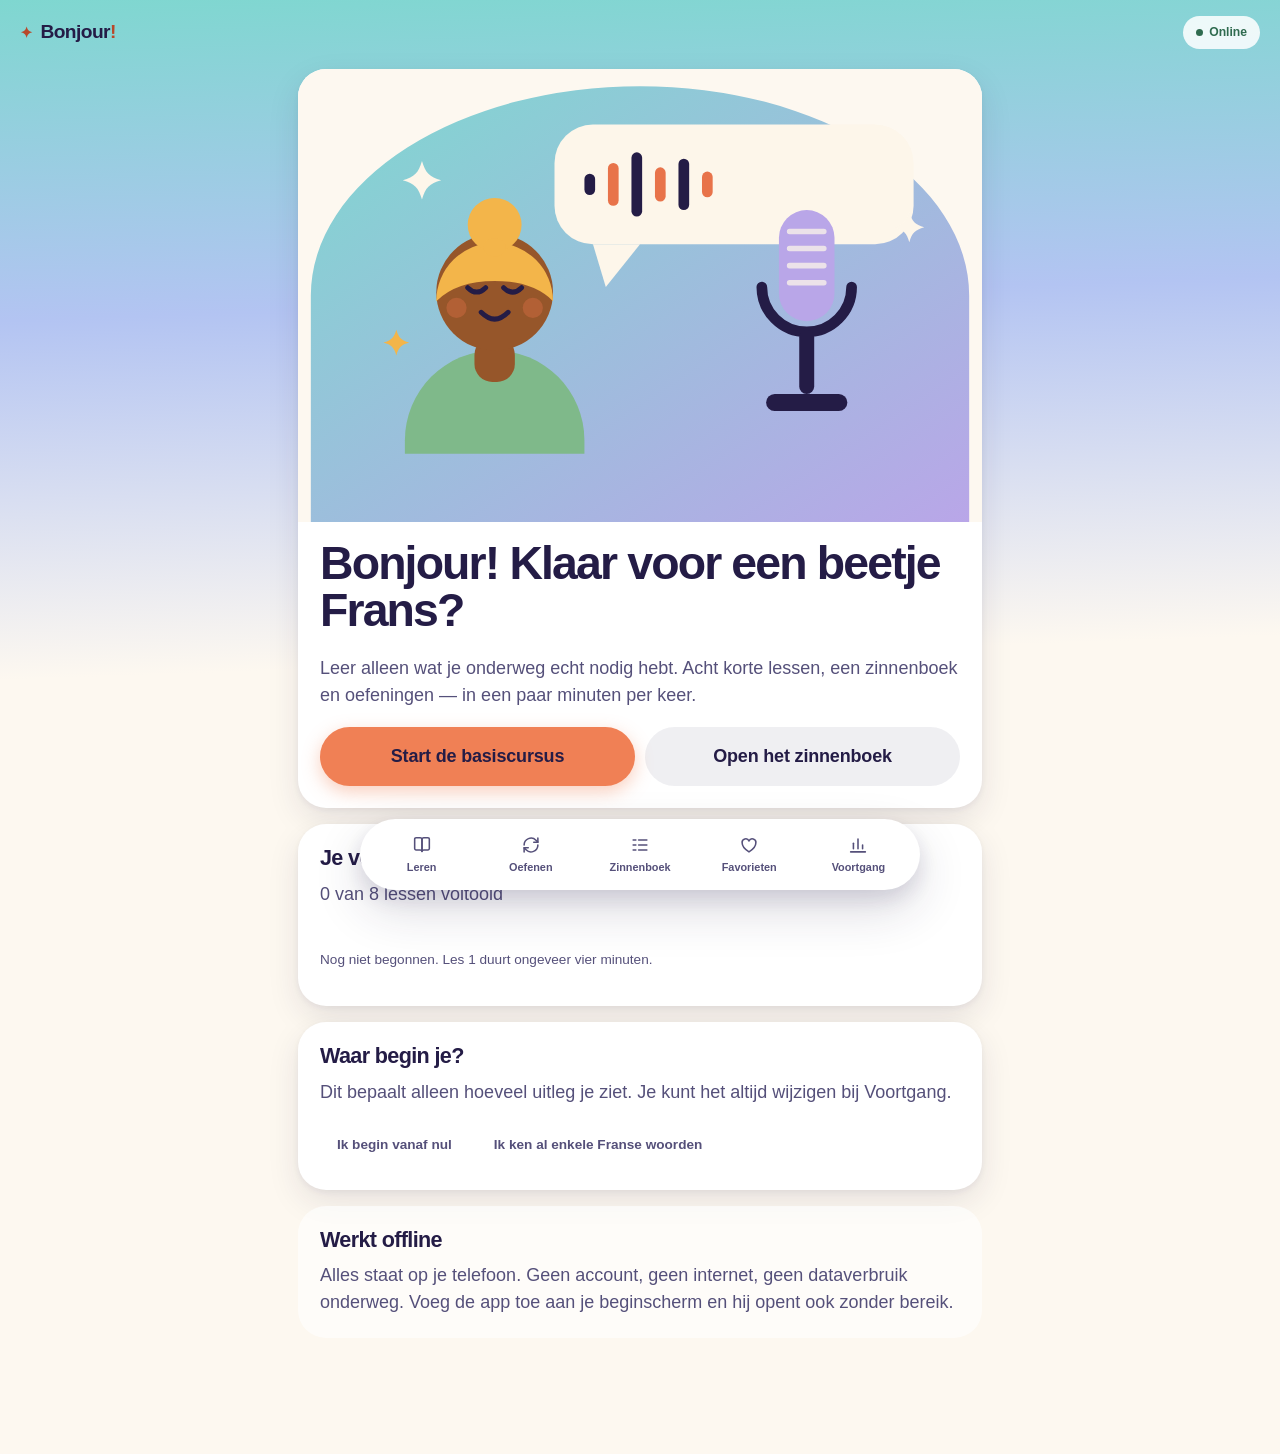
==== commit 412bf592: "Nieuwe vormgeving: volle kleurverlopen en getekende taferelen Vertaling van de aangeleverde referent" ====
--- a/bonjour/index.html
+++ b/bonjour/index.html
@@ -73,40 +73,7 @@
   <!-- ===================== Startscherm ===================== -->
   <section class="scherm stapel" id="scherm-start" aria-labelledby="titel-start">
     <div class="kaart">
-      <svg class="hero" viewBox="0 0 340 210" role="img" aria-labelledby="hero-titel">
-        <title id="hero-titel">Illustratie: een spraakbel met geluidsgolven onder een gekleurde boog</title>
-        <defs>
-          <linearGradient id="boog" x1="0" y1="0" x2="1" y2="1">
-            <stop offset="0" stop-color="#a9ded3"/>
-            <stop offset=".5" stop-color="#c8c1f0"/>
-            <stop offset="1" stop-color="#fbd4a3"/>
-          </linearGradient>
-        </defs>
-        <path d="M34 210V118a136 104 0 0 1 272 0v92z" fill="url(#boog)"/>
-        <circle cx="272" cy="70" r="17" fill="#fdf8f0" opacity=".55"/>
-        <path d="M96 88h148a26 26 0 0 1 26 26v34a26 26 0 0 1-26 26H96a26 26 0 0 1-26-26v-34a26 26 0 0 1 26-26z" fill="#fdf8f0"/>
-        <path d="M104 172h40l-30 32z" fill="#fdf8f0"/>
-        <g fill="#16233f">
-          <rect x="100" y="122" width="7" height="18" rx="3.5"/>
-          <rect x="115" y="112" width="7" height="38" rx="3.5"/>
-          <rect x="130" y="104" width="7" height="54" rx="3.5"/>
-          <rect x="145" y="118" width="7" height="26" rx="3.5"/>
-        </g>
-        <g fill="#b8532f">
-          <rect x="160" y="108" width="7" height="46" rx="3.5"/>
-          <rect x="175" y="120" width="7" height="22" rx="3.5"/>
-          <rect x="190" y="110" width="7" height="42" rx="3.5"/>
-          <rect x="205" y="122" width="7" height="18" rx="3.5"/>
-          <rect x="220" y="114" width="7" height="34" rx="3.5"/>
-          <rect x="235" y="124" width="7" height="14" rx="3.5"/>
-        </g>
-        <g fill="#fdf8f0">
-          <path d="M58 60c1.5 8 3.5 10 11 11.5-7.5 1.5-9.5 3.5-11 11.5-1.5-8-3.5-10-11-11.5 7.5-1.5 9.5-3.5 11-11.5z"/>
-          <path d="M287 128c1.1 6 2.6 7.4 8.1 8.5-5.5 1.1-7 2.5-8.1 8.5-1.1-6-2.6-7.4-8.1-8.5 5.5-1.1 7-2.5 8.1-8.5z"/>
-        </g>
-        <path d="M170 34c1.7 9 4 11.3 12.4 13-8.4 1.7-10.7 4-12.4 13-1.7-9-4-11.3-12.4-13 8.4-1.7 10.7-4 12.4-13z" fill="#b8532f"/>
-      </svg>
-      <p class="kicker">Frans voor onderweg</p>
+      <div class="tafereelvak" id="hero"></div>
       <h1 id="titel-start">Bonjour! Klaar voor een beetje Frans?</h1>
       <p class="uitleg">Leer alleen wat je onderweg echt nodig hebt. Acht korte lessen, een zinnenboek en oefeningen — in een paar minuten per keer.</p>
       <div class="knoprij">
@@ -139,13 +106,13 @@
 
   <!-- ===================== Leren: lessenlijst ===================== -->
   <section class="scherm stapel" id="scherm-leren" aria-labelledby="titel-leren" hidden>
-    <div>
-      <p class="kicker">Acht korte lessen</p>
+    <div class="schermkop">
       <h1 id="titel-leren">Leren</h1>
       <p class="uitleg">Acht lessen van drie tot vijf minuten. Op volgorde is handig, maar niet verplicht.</p>
     </div>
     <div class="balk"><i id="leren-balk" style="width:0%"></i></div>
     <p class="mini" id="leren-voortgangstekst">0 van 8 lessen voltooid</p>
+    <div id="verder-vak"></div>
     <ul class="leslijst" id="leslijst"></ul>
   </section>
 
@@ -155,10 +122,11 @@
       <svg aria-hidden="true" width="20" height="20" viewBox="0 0 24 24"><use href="#i-pijl-links"/></svg>
       Alle lessen
     </button>
-    <div>
-      <p class="kicker strak" id="les-nummer"></p>
+    <div class="kaart">
+      <div class="tafereelvak" id="les-tafereel"></div>
+      <p class="label" id="les-nummer"></p>
       <h1 id="titel-les"></h1>
-      <p class="uitleg" id="les-intro"></p>
+      <p class="uitleg" id="les-intro" style="margin-bottom:0"></p>
     </div>
     <div id="les-zinnen"></div>
     <div class="knoprij">
@@ -171,8 +139,7 @@
   <!-- ===================== Oefenen ===================== -->
   <section class="scherm stapel" id="scherm-oefenen" aria-labelledby="titel-oefenen" hidden>
     <div id="oefen-keuze" class="stapel">
-      <div>
-        <p class="kicker">Even herhalen</p>
+      <div class="schermkop">
       <h1 id="titel-oefenen">Oefenen</h1>
         <p class="uitleg">Korte rondes van acht opdrachten. Geen punten, geen levens, geen ranglijst — gewoon herhalen tot het blijft plakken.</p>
       </div>
@@ -235,8 +202,7 @@
 
   <!-- ===================== Zinnenboek ===================== -->
   <section class="scherm stapel" id="scherm-zinnenboek" aria-labelledby="titel-zinnenboek" hidden>
-    <div>
-      <p class="kicker">Alles opzoekbaar</p>
+    <div class="schermkop">
       <h1 id="titel-zinnenboek">Zinnenboek</h1>
       <p class="uitleg">Alle zinnen bij elkaar. Zoek in het Nederlands of in het Frans.</p>
     </div>
@@ -270,8 +236,7 @@
 
   <!-- ===================== Favorieten ===================== -->
   <section class="scherm stapel" id="scherm-favorieten" aria-labelledby="titel-favorieten" hidden>
-    <div>
-      <p class="kicker">Jouw spiekbriefje</p>
+    <div class="schermkop">
       <h1 id="titel-favorieten">Favorieten</h1>
       <p class="uitleg">Je eigen spiekbriefje. Tik het hartje bij een zin om hem hier te bewaren.</p>
     </div>
@@ -280,8 +245,7 @@
 
   <!-- ===================== Voortgang en instellingen ===================== -->
   <section class="scherm stapel" id="scherm-voortgang" aria-labelledby="titel-voortgang" hidden>
-    <div>
-      <p class="kicker">Hoe ver je bent</p>
+    <div class="schermkop">
       <h1 id="titel-voortgang">Voortgang</h1>
       <p class="uitleg">Alles staat alleen op dit apparaat. De app verzamelt en verstuurt geen gegevens.</p>
     </div>
@@ -333,6 +297,13 @@
         </select>
       </div>
       <p class="mini" id="set-bevestiging" role="status" style="margin-top:10px"></p>
+    </div>
+
+    <div class="kaart">
+      <h2>Over deze app</h2>
+      <p class="uitleg mini" id="app-versie"></p>
+      <p class="uitleg mini" style="margin:0">Zie je een wijziging niet? Sluit de app helemaal
+        af en open hem opnieuw: nieuwe versies worden op de achtergrond opgehaald.</p>
     </div>
 
     <div class="kaart">
@@ -402,6 +373,7 @@
 </nav>
 
 <script src="js/data.js"></script>
+<script src="js/illustraties.js"></script>
 <script src="js/app.js"></script>
 </body>
 </html>
--- a/bonjour/css/styles.css
+++ b/bonjour/css/styles.css
@@ -1,11 +1,11 @@
 /* =============================================================
    Bonjour! — Frans voor onderweg
-   styles.css — warme reisuitstraling, mobiel als uitgangspunt
+   styles.css — volle kleurverlopen, dikke koppen, witte kaarten
 
    Opzet:
      1. Kleuren en tokens
-     2. Zachte kleurwolk als achtergrond (per scherm een eigen tint)
-     3. Typografie: dikke display-koppen, serif-italic accenten
+     2. Schermvullend verloop, per scherm een eigen kleurenpaar
+     3. Typografie: alleen dikke koppen, geen cursief
      4. Kaarten, knoppen, lijsten
      5. Schermspecifieke onderdelen
    Alle tekstcombinaties halen ten minste contrastverhouding 4.5:1.
@@ -13,37 +13,37 @@
 
 /* ---------- 1. Tokens ---------------------------------------- */
 :root {
-  --creme: #fdf8f0;
-  --creme-diep: #f5ece0;
-  --kaart: rgba(255, 255, 255, .82);
-  --kaart-vol: #ffffff;
-  --nacht: #16233f;
-  --nacht-zacht: #4a5871;
+  --room: #fdf8f0;             /* crème, waar elk verloop in uitdooft */
+  --wit: #ffffff;
+  --inkt: #241c46;             /* diep nachtblauw met een paarse inslag */
+  --inkt-zacht: #55507a;
+  --op-verloop: rgba(36, 28, 70, .82);   /* tekst direct op het verloop */
+  --lijn: rgba(36, 28, 70, .12);
+  --lijn-sterk: rgba(36, 28, 70, .2);
+
+  --koraal: #f08055;           /* accentvlakken, altijd met donkere tekst */
+  --koraal-diep: #b8482a;      /* accenttekst op lichte vlakken */
+  --koraal-zacht: #fde5da;
+  --geel: #f3b54a;
+  --munt: #6ec9b8;
+  --lila: #b9a6e8;
+  --lucht: #8fb8e8;
+  --groen: #2f6b4f;
+  --groen-licht: #dff0e6;
   --blauw: #3f5c8c;
-  --blauw-licht: #e6ecf6;
-  --terra: #b8532f;
-  --terra-tekst: #a2452a;      /* donkerder, voor tekst op lichte vlakken */
-  --terra-licht: #fbeae3;
-  --terra-warm: #e07a45;       /* voor verlopen */
-  --groen: #2f6b4f;
-  --groen-licht: #e4f1ea;
-  --lijn: rgba(22, 35, 63, .10);
-  --lijn-sterk: rgba(22, 35, 63, .16);
-
-  /* De drie kleurvlekken van de achtergrond, per scherm anders. */
-  --g1: rgba(159, 216, 226, .45);
-  --g2: rgba(198, 190, 240, .40);
-  --g3: rgba(250, 205, 158, .45);
-
-  --radius: 26px;
-  --radius-s: 16px;
+
+  /* Het verloop van het huidige scherm. */
+  --top: #7fd7d0;
+  --mid: #a9c1f0;
+
+  --radius: 28px;
+  --radius-s: 18px;
   --pill: 999px;
-  --nav-hoogte: 74px;
-  --schaduw: 0 2px 4px rgba(22, 35, 63, .04), 0 10px 30px rgba(22, 35, 63, .07);
-  --schaduw-diep: 0 6px 16px rgba(22, 35, 63, .10), 0 18px 44px rgba(22, 35, 63, .12);
+  --nav-hoogte: 76px;
+  --schaduw: 0 2px 6px rgba(36, 28, 70, .06), 0 12px 32px rgba(36, 28, 70, .10);
+  --schaduw-diep: 0 8px 20px rgba(36, 28, 70, .12), 0 20px 50px rgba(36, 28, 70, .16);
 
   --font: -apple-system, BlinkMacSystemFont, "Segoe UI", Roboto, "Helvetica Neue", Arial, sans-serif;
-  --font-serif: "Iowan Old Style", "Palatino Linotype", Palatino, Georgia, "Times New Roman", serif;
 }
 
 * { box-sizing: border-box; }
@@ -58,96 +58,76 @@
   font-family: var(--font);
   font-size: 17px;
   line-height: 1.5;
-  color: var(--nacht);
-  background: var(--creme);
+  color: var(--inkt);
+  background: var(--room);
   -webkit-font-smoothing: antialiased;
   overscroll-behavior-y: contain;
 }
 
-/* ---------- 2. Kleurwolk ------------------------------------- */
-/* Eén vast vlak achter de app; de tinten wisselen per scherm. */
+/* ---------- 2. Schermvullend verloop -------------------------- */
+/* Vol van boven, uitdovend naar crème onderaan, zodat lange lijsten
+   leesbaar blijven. De twee kleuren wisselen per scherm. */
 body::before {
   content: '';
   position: fixed;
   inset: 0;
   z-index: -1;
-  background:
-    radial-gradient(75% 55% at 8% -5%, var(--g1), transparent 68%),
-    radial-gradient(65% 50% at 100% 2%, var(--g2), transparent 70%),
-    radial-gradient(90% 45% at 55% 104%, var(--g3), transparent 72%),
-    var(--creme);
-  transition: background .45s ease;
-}
-
-body[data-scherm="leren"], body[data-scherm="les"] {
-  --g1: rgba(150, 205, 232, .48);
-  --g2: rgba(196, 190, 242, .42);
-  --g3: rgba(250, 218, 180, .40);
-}
-body[data-scherm="oefenen"] {
-  --g1: rgba(252, 216, 150, .50);
-  --g2: rgba(244, 186, 152, .40);
-  --g3: rgba(198, 224, 232, .40);
-}
-body[data-scherm="zinnenboek"] {
-  --g1: rgba(160, 222, 205, .48);
-  --g2: rgba(186, 208, 244, .40);
-  --g3: rgba(250, 214, 176, .38);
-}
-body[data-scherm="favorieten"] {
-  --g1: rgba(244, 190, 205, .42);
-  --g2: rgba(206, 192, 240, .42);
-  --g3: rgba(250, 214, 170, .40);
-}
-body[data-scherm="voortgang"] {
-  --g1: rgba(186, 208, 244, .44);
-  --g2: rgba(212, 226, 200, .40);
-  --g3: rgba(250, 210, 166, .40);
-}
+  background: linear-gradient(178deg, var(--top) 0%, var(--mid) 34%, var(--room) 72%);
+  transition: background .5s ease;
+}
+
+body[data-scherm="start"]      { --top: #7fd7d0; --mid: #b3c4f2; }
+body[data-scherm="leren"],
+body[data-scherm="les"]        { --top: #b9a6e8; --mid: #eeb4d8; }
+body[data-scherm="oefenen"]    { --top: #f7cf7e; --mid: #f5a882; }
+body[data-scherm="zinnenboek"] { --top: #86dcea; --mid: #8fd8c4; }
+body[data-scherm="favorieten"] { --top: #f5a9bb; --mid: #cdb6ee; }
+body[data-scherm="voortgang"]  { --top: #f7d488; --mid: #a9dcc0; }
 
 /* ---------- 3. Typografie ------------------------------------ */
-h1, h2, h3 { margin: 0 0 .4em; }
+h1, h2, h3 { margin: 0 0 .45em; }
 
 h1 {
-  font-size: clamp(2rem, 8.5vw, 2.6rem);
+  font-size: clamp(2.1rem, 9vw, 2.9rem);
   font-weight: 800;
-  line-height: 1.05;
-  letter-spacing: -.035em;
-}
-h2 { font-size: 1.3rem; font-weight: 700; line-height: 1.2; letter-spacing: -.02em; }
-h3 { font-size: 1.05rem; font-weight: 700; letter-spacing: -.01em; }
+  line-height: 1.02;
+  letter-spacing: -.04em;
+}
+h2 { font-size: 1.35rem; font-weight: 800; line-height: 1.15; letter-spacing: -.03em; }
+h3 { font-size: 1.05rem; font-weight: 700; letter-spacing: -.02em; }
 p { margin: 0 0 1em; }
 
-/* Klein serif-cursief regeltje boven een kop. */
-.kicker {
-  font-family: var(--font-serif);
-  font-style: italic;
-  font-size: 1.05rem;
-  color: var(--terra-tekst);
-  margin: 0 0 4px;
-  display: flex;
-  align-items: center;
-  gap: 7px;
-}
-.kicker::before { content: '✦'; font-style: normal; font-size: .85em; flex: none; }
-.kicker.strak { font-size: .95rem; align-items: flex-start; line-height: 1.35; }
-
-.uitleg { color: var(--nacht-zacht); }
-.mini { font-size: .85rem; color: var(--nacht-zacht); }
+/* Klein vet labeltje, bijvoorbeeld LES 3 */
+.label {
+  font-size: .72rem; font-weight: 800; text-transform: uppercase;
+  letter-spacing: .12em; margin: 0 0 6px;
+  color: var(--op-verloop);
+}
+
+.uitleg { color: var(--inkt-zacht); }
+.mini { font-size: .85rem; color: var(--inkt-zacht); }
+
+/* Tekst die rechtstreeks op het kleurverloop staat heeft meer body nodig
+   dan tekst op een witte kaart: anders zakt het contrast door de 4.5:1.
+   Binnen een kaart mag de zachtere kleur wel. */
+.schermkop .uitleg,
+.scherm > .mini,
+.leskaart .nr,
+.leskaart .sub { color: var(--op-verloop); }
+
+.kaart .label,
+.kaart .leskaart .nr { color: var(--koraal-diep); }
+.kaart .leskaart .sub { color: var(--inkt-zacht); }
 
 /* ---------- Toegankelijkheid --------------------------------- */
-:focus-visible {
-  outline: 3px solid var(--blauw);
-  outline-offset: 3px;
-  border-radius: 8px;
-}
+:focus-visible { outline: 3px solid var(--inkt); outline-offset: 3px; border-radius: 8px; }
 .sr-only {
   position: absolute; width: 1px; height: 1px; padding: 0; margin: -1px;
   overflow: hidden; clip: rect(0 0 0 0); white-space: nowrap; border: 0;
 }
 .skip-link {
   position: absolute; left: 8px; top: -60px; z-index: 100;
-  background: var(--nacht); color: var(--creme);
+  background: var(--inkt); color: var(--room);
   padding: 10px 18px; border-radius: 0 0 14px 14px; text-decoration: none;
   transition: top .15s;
 }
@@ -157,26 +137,23 @@
 .app-kop {
   position: sticky; top: 0; z-index: 20;
   display: flex; align-items: center; gap: 10px;
-  padding: calc(env(safe-area-inset-top) + 12px) 18px 12px;
-  background: linear-gradient(to bottom, rgba(253, 248, 240, .92), rgba(253, 248, 240, .55));
-  backdrop-filter: blur(12px);
-  -webkit-backdrop-filter: blur(12px);
+  padding: calc(env(safe-area-inset-top) + 14px) 20px 12px;
 }
 .app-kop .merk {
   display: inline-flex; align-items: baseline; gap: 0;
-  font: inherit; font-size: 1.15rem; font-weight: 800; letter-spacing: -.02em;
-  background: none; border: 0; padding: 6px 2px 6px 0; color: inherit; cursor: pointer;
-}
-.app-kop .merk .ster { color: var(--terra-warm); font-size: .85em; margin-right: 8px; }
-.app-kop .merk span:not(.ster) { color: var(--terra-tekst); }
+  font: inherit; font-size: 1.2rem; font-weight: 800; letter-spacing: -.03em;
+  background: none; border: 0; padding: 4px 2px 4px 0; color: var(--inkt); cursor: pointer;
+}
+.app-kop .merk .ster { color: var(--koraal-diep); font-size: .8em; margin-right: 8px; }
+.app-kop .merk span:not(.ster) { color: var(--koraal-diep); }
 .app-kop .rechts { margin-left: auto; display: flex; align-items: center; gap: 8px; }
 
 .netstatus {
   display: inline-flex; align-items: center; gap: 6px;
-  font-size: .76rem; font-weight: 650;
-  padding: 6px 12px; border-radius: var(--pill);
-  background: rgba(255, 255, 255, .7); color: var(--groen);
-  border: 1px solid var(--lijn); white-space: nowrap;
+  font-size: .76rem; font-weight: 700;
+  padding: 7px 13px; border-radius: var(--pill);
+  background: rgba(255, 255, 255, .85); color: var(--groen);
+  white-space: nowrap;
 }
 .netstatus::before { content: ''; width: 7px; height: 7px; border-radius: 50%; background: currentColor; }
 .netstatus[data-net="offline"] { color: var(--blauw); }
@@ -184,47 +161,51 @@
 /* ---------- Layout -------------------------------------------- */
 main {
   max-width: 720px; margin: 0 auto;
-  padding: 10px 18px calc(var(--nav-hoogte) + env(safe-area-inset-bottom) + 40px);
+  padding: 6px 18px calc(var(--nav-hoogte) + env(safe-area-inset-bottom) + 40px);
 }
 .scherm[hidden] { display: none; }
 .stapel > * + * { margin-top: 16px; }
 
+/* De kop van een scherm staat direct op het verloop, zonder kaart. */
+.schermkop { padding: 4px 4px 6px; }
+.schermkop h1 { margin-bottom: 8px; }
+.schermkop .uitleg { margin: 0; color: var(--op-verloop); }
+
 /* ---------- Kaarten ------------------------------------------- */
 .kaart {
-  background: var(--kaart);
-  backdrop-filter: blur(14px);
-  -webkit-backdrop-filter: blur(14px);
-  border: 1px solid rgba(255, 255, 255, .6);
+  background: var(--wit);
   border-radius: var(--radius);
   padding: 22px;
   box-shadow: var(--schaduw);
 }
-.kaart.rustig {
-  background: rgba(255, 255, 255, .45);
-  box-shadow: none;
-}
+.kaart.rustig { background: rgba(255, 255, 255, .62); box-shadow: none; }
+
+/* Illustratie bovenin een kaart, over de volle breedte. */
+.tafereel { display: block; width: 100%; height: auto; }
+.tafereelvak {
+  margin: -22px -22px 18px;
+  border-radius: var(--radius) var(--radius) 0 0;
+  overflow: hidden;
+  background: var(--room);
+}
+.tafereelvak:empty { display: none; }
 
 /* ---------- Knoppen ------------------------------------------- */
 .knop {
   display: inline-flex; align-items: center; justify-content: center; gap: 8px;
-  min-height: 54px; padding: 13px 24px;
-  font: inherit; font-weight: 650; text-align: center;
-  border-radius: var(--pill); border: 1.5px solid transparent;
-  background: var(--kaart-vol); color: var(--nacht);
+  min-height: 56px; padding: 14px 26px;
+  font: inherit; font-weight: 700; text-align: center; letter-spacing: -.01em;
+  border-radius: var(--pill); border: 2px solid transparent;
+  background: var(--wit); color: var(--inkt);
   cursor: pointer; text-decoration: none;
-  box-shadow: 0 2px 8px rgba(22, 35, 63, .06);
   transition: transform .12s ease, box-shadow .2s ease, background-color .2s ease;
 }
 .knop:active { transform: scale(.97); }
-.knop.primair {
-  background: linear-gradient(135deg, var(--terra-warm), var(--terra));
-  color: #fff;
-  box-shadow: 0 4px 14px rgba(184, 83, 47, .32);
-}
-.knop.secundair { background: rgba(255, 255, 255, .8); color: var(--blauw); border-color: rgba(63, 92, 140, .25); }
-.knop.omlijnd { background: rgba(255, 255, 255, .5); border-color: var(--lijn-sterk); }
+.knop.primair { background: var(--koraal); color: var(--inkt); box-shadow: 0 6px 18px rgba(240, 128, 85, .38); }
+.knop.secundair { background: rgba(36, 28, 70, .07); color: var(--inkt); }
+.knop.omlijnd { background: transparent; border-color: var(--lijn-sterk); color: var(--inkt); }
 .knop.breed { width: 100%; }
-.knop.klein { min-height: 42px; padding: 9px 18px; font-size: .9rem; }
+.knop.klein { min-height: 44px; padding: 10px 18px; font-size: .9rem; }
 .knop[disabled] { opacity: .5; cursor: not-allowed; box-shadow: none; }
 .knoprij { display: flex; flex-wrap: wrap; gap: 10px; }
 .knoprij > .knop { flex: 1 1 190px; }
@@ -232,120 +213,122 @@
 /* Icoonknop: favoriet, groot tonen, luisteren */
 .icoonknop {
   display: inline-flex; align-items: center; justify-content: center; gap: 7px;
-  min-height: 44px; min-width: 44px; padding: 8px 15px;
-  font: inherit; font-size: .85rem; font-weight: 650;
-  color: var(--nacht-zacht); background: rgba(255, 255, 255, .72);
-  border: 1px solid var(--lijn); border-radius: var(--pill); cursor: pointer;
+  min-height: 44px; min-width: 44px; padding: 9px 16px;
+  font: inherit; font-size: .85rem; font-weight: 700;
+  color: var(--inkt-zacht); background: rgba(36, 28, 70, .06);
+  border: 0; border-radius: var(--pill); cursor: pointer;
   transition: transform .12s ease, background-color .2s ease;
 }
 .icoonknop:active { transform: scale(.95); }
 .icoonknop svg { width: 18px; height: 18px; flex: none; }
-.icoonknop[aria-pressed="true"] {
-  color: var(--terra-tekst); background: var(--terra-licht); border-color: rgba(184, 83, 47, .28);
-}
-.icoonknop[aria-pressed="true"] svg { fill: rgba(184, 83, 47, .16); }
+.icoonknop[aria-pressed="true"] { color: var(--koraal-diep); background: var(--koraal-zacht); }
+.icoonknop[aria-pressed="true"] svg { fill: rgba(240, 128, 85, .3); }
 .icoonknop:disabled { opacity: .45; cursor: not-allowed; }
 
 /* Ronde accentknop, zoals de afspeelknop uit een muziekapp. */
 .rondknop {
   display: inline-grid; place-items: center;
-  width: 62px; height: 62px; padding: 0;
+  width: 66px; height: 66px; padding: 0;
   border: 0; border-radius: 50%; cursor: pointer;
-  background: linear-gradient(135deg, var(--terra-warm), var(--terra));
-  color: #fff;
-  box-shadow: 0 6px 18px rgba(184, 83, 47, .34);
+  background: var(--koraal); color: var(--inkt);
+  box-shadow: 0 8px 22px rgba(240, 128, 85, .45);
   transition: transform .12s ease;
 }
 .rondknop:active { transform: scale(.94); }
-.rondknop svg { width: 26px; height: 26px; }
+.rondknop svg { width: 28px; height: 28px; }
 .rondknop:disabled { opacity: .45; box-shadow: none; }
 
 /* ---------- Zinkaart ------------------------------------------ */
 .zin {
-  background: rgba(255, 255, 255, .88);
-  border: 1px solid rgba(255, 255, 255, .7);
+  background: var(--wit);
   border-radius: var(--radius);
   padding: 20px 20px 16px;
   box-shadow: var(--schaduw);
 }
 .zin + .zin { margin-top: 14px; }
-.zin.nood { border-left: 5px solid var(--terra-warm); }
+.zin.nood { border-left: 6px solid var(--koraal); }
 .zin .fr {
-  font-size: 1.45rem; font-weight: 700; line-height: 1.25;
-  margin: 0 0 5px; letter-spacing: -.025em;
-}
-.zin .nl { margin: 0 0 8px; color: var(--nacht-zacht); }
+  font-size: 1.5rem; font-weight: 800; line-height: 1.2;
+  margin: 0 0 5px; letter-spacing: -.035em;
+}
+.zin .nl { margin: 0 0 10px; color: var(--inkt-zacht); }
 .zin .ph {
   display: inline-flex; align-items: baseline; gap: 6px; flex-wrap: wrap;
-  margin: 0 0 12px; padding: 5px 13px;
-  font-size: .92rem; color: var(--blauw);
-  background: rgba(63, 92, 140, .09); border-radius: var(--pill);
-}
-.zin .ph b { font-weight: 650; }
+  margin: 0 0 12px; padding: 6px 14px;
+  font-size: .92rem; color: var(--inkt);
+  background: rgba(110, 201, 184, .28); border-radius: var(--pill);
+}
+.zin .ph b { font-weight: 800; }
 .zin .tip {
-  margin: 0 0 12px; font-size: .88rem; color: var(--nacht-zacht);
-  background: rgba(250, 205, 158, .28); border-radius: var(--radius-s); padding: 10px 14px;
+  margin: 0 0 12px; font-size: .88rem; color: var(--inkt-zacht);
+  background: rgba(243, 181, 74, .2); border-radius: var(--radius-s); padding: 11px 15px;
 }
 .zin .acties { display: flex; flex-wrap: wrap; gap: 8px; }
-.zin .herkomst { font-size: .78rem; color: var(--nacht-zacht); margin: 10px 0 0; }
+.zin .herkomst { font-size: .78rem; color: var(--inkt-zacht); margin: 10px 0 0; }
 
 /* ---------- Voortgangsbalk ------------------------------------ */
-.balk {
-  height: 12px; border-radius: var(--pill);
-  background: rgba(22, 35, 63, .08);
-  overflow: hidden;
-}
+.balk { height: 14px; border-radius: var(--pill); background: rgba(255, 255, 255, .55); overflow: hidden; }
 .balk > i {
   display: block; height: 100%; border-radius: var(--pill);
-  background: linear-gradient(90deg, var(--terra-warm), var(--terra));
-  transition: width .4s ease;
-}
+  background: var(--koraal); transition: width .4s ease;
+}
+
+/* ---------- Uitgelichte kaart: verder waar je was -------------- */
+.verder {
+  display: flex; align-items: center; gap: 14px; width: 100%;
+  text-align: left; padding: 12px 16px 12px 12px; font: inherit; color: inherit;
+  background: var(--wit); border: 0; border-radius: 22px;
+  box-shadow: var(--schaduw); cursor: pointer;
+}
+.verder .plaatje {
+  flex: none; width: 66px; height: 66px; border-radius: 16px; overflow: hidden;
+  background: var(--lila);
+}
+.verder .plaatje svg { width: 132px; height: auto; margin: -6px 0 0 -34px; }
+.verder .tekst { flex: 1; min-width: 0; }
+.verder .titel { display: block; font-weight: 800; letter-spacing: -.02em; line-height: 1.2; }
+.verder .sub { display: block; font-size: .82rem; color: var(--inkt-zacht); margin-top: 2px; }
+.verder .rond {
+  flex: none; width: 40px; height: 40px; border-radius: 50%;
+  display: grid; place-items: center; background: var(--koraal); color: var(--inkt);
+}
+.verder .rond svg { width: 18px; height: 18px; }
 
 /* ---------- Lessenlijst --------------------------------------- */
-/* Grote regels met een dunne scheidingslijn en een rond icoon rechts. */
 .leslijst { list-style: none; padding: 0; margin: 0; }
-
 .leskaart {
   display: flex; align-items: center; gap: 14px; width: 100%;
   text-align: left; padding: 18px 4px; font: inherit; color: inherit;
-  background: none; border: 0; border-bottom: 1px solid var(--lijn);
-  cursor: pointer;
-  transition: padding-left .15s ease;
+  background: none; border: 0; border-bottom: 1px solid rgba(36, 28, 70, .14);
+  cursor: pointer; transition: padding-left .15s ease;
 }
 .leskaart:hover { padding-left: 8px; }
 .leslijst li:last-child .leskaart { border-bottom: 0; }
-
 .leskaart .tekst { flex: 1; min-width: 0; }
 .leskaart .nr {
-  display: block; font-family: var(--font-serif); font-style: italic;
-  font-size: .9rem; color: var(--terra-tekst); margin-bottom: 1px;
-}
-.leskaart .titel {
-  display: block; font-size: 1.35rem; font-weight: 700;
-  letter-spacing: -.025em; line-height: 1.15;
-}
-.leskaart .sub { display: block; font-size: .86rem; color: var(--nacht-zacht); line-height: 1.3; margin-top: 3px; }
-
+  display: block; font-size: .7rem; font-weight: 800; text-transform: uppercase;
+  letter-spacing: .12em; margin-bottom: 3px;
+}
+.leskaart .titel { display: block; font-size: 1.4rem; font-weight: 800; letter-spacing: -.035em; line-height: 1.1; }
+.leskaart .sub { display: block; font-size: .86rem; line-height: 1.3; margin-top: 4px; }
 .leskaart .merkje {
-  flex: none; width: 38px; height: 38px; border-radius: 50%;
+  flex: none; width: 40px; height: 40px; border-radius: 50%;
   display: grid; place-items: center;
-  border: 1.5px solid var(--lijn-sterk); color: var(--nacht-zacht);
+  border: 2px solid var(--lijn-sterk); color: var(--inkt);
 }
 .leskaart .merkje svg { width: 18px; height: 18px; }
-.leskaart[data-klaar="ja"] .merkje {
-  background: var(--groen-licht); border-color: transparent; color: var(--groen);
-}
+.leskaart[data-klaar="ja"] .merkje { background: var(--groen-licht); border-color: transparent; color: var(--groen); }
+
+/* De lessenlijst staat op het verloop, niet in een kaart. */
+.kaart .leskaart { border-bottom-color: var(--lijn); }
 
 /* ---------- Navigatie onderaan -------------------------------- */
 .hoofdnav {
   position: fixed; z-index: 30;
   left: 12px; right: 12px; bottom: calc(env(safe-area-inset-bottom) + 10px);
   display: flex; justify-content: space-between; gap: 2px;
-  padding: 7px 8px;
-  background: rgba(255, 255, 255, .78);
-  backdrop-filter: blur(18px);
-  -webkit-backdrop-filter: blur(18px);
-  border: 1px solid rgba(255, 255, 255, .7);
+  padding: 8px;
+  background: var(--wit);
   border-radius: var(--pill);
   box-shadow: var(--schaduw-diep);
 }
@@ -353,177 +336,147 @@
   flex: 1 1 0;
   display: flex; flex-direction: column; align-items: center; gap: 3px;
   padding: 7px 2px; min-height: 54px;
-  font: inherit; font-size: .68rem; font-weight: 650;
-  color: var(--nacht-zacht); background: none; border: 0;
+  font: inherit; font-size: .68rem; font-weight: 700;
+  color: var(--inkt-zacht); background: none; border: 0;
   border-radius: 20px; cursor: pointer;
   transition: background-color .2s ease, color .2s ease;
 }
 .hoofdnav button svg { width: 22px; height: 22px; }
-.hoofdnav button[aria-current="page"] {
-  color: var(--terra-tekst);
-  background: linear-gradient(135deg, rgba(224, 122, 69, .18), rgba(184, 83, 47, .14));
-}
+.hoofdnav button[aria-current="page"] { color: var(--inkt); background: var(--koraal); }
 
 /* ---------- Formulieren en filters ---------------------------- */
-label { display: block; font-weight: 650; font-size: .9rem; margin-bottom: 6px; }
+label { display: block; font-weight: 700; font-size: .9rem; margin-bottom: 6px; }
 input[type="text"], input[type="search"], select {
-  width: 100%; min-height: 52px; padding: 13px 18px;
-  font: inherit; color: var(--nacht);
-  background: rgba(255, 255, 255, .85); border: 1.5px solid var(--lijn);
+  width: 100%; min-height: 54px; padding: 14px 18px;
+  font: inherit; color: var(--inkt);
+  background: var(--wit); border: 2px solid transparent;
   border-radius: var(--pill);
   -webkit-appearance: none; appearance: none;
 }
+input:focus, select:focus { border-color: var(--inkt); }
 select {
-  background-image: url("data:image/svg+xml;charset=utf-8,%3Csvg xmlns='http://www.w3.org/2000/svg' viewBox='0 0 24 24' fill='none' stroke='%234a5871' stroke-width='2' stroke-linecap='round'%3E%3Cpath d='M6 9l6 6 6-6'/%3E%3C/svg%3E");
-  background-repeat: no-repeat; background-position: right 16px center; background-size: 18px;
-  padding-right: 44px;
+  background-image: url("data:image/svg+xml;charset=utf-8,%3Csvg xmlns='http://www.w3.org/2000/svg' viewBox='0 0 24 24' fill='none' stroke='%23241c46' stroke-width='2' stroke-linecap='round'%3E%3Cpath d='M6 9l6 6 6-6'/%3E%3C/svg%3E");
+  background-repeat: no-repeat; background-position: right 18px center; background-size: 18px;
+  padding-right: 46px;
 }
 input[type="search"]::-webkit-search-cancel-button { -webkit-appearance: none; }
 .veld + .veld { margin-top: 16px; }
 
 .chips { display: flex; flex-wrap: wrap; gap: 8px; }
 .chips button {
-  font: inherit; font-size: .85rem; font-weight: 650;
-  padding: 10px 16px; min-height: 42px;
-  border-radius: var(--pill); border: 1px solid var(--lijn);
-  background: rgba(255, 255, 255, .7); color: var(--nacht-zacht); cursor: pointer;
+  font: inherit; font-size: .85rem; font-weight: 700;
+  padding: 11px 17px; min-height: 44px;
+  border-radius: var(--pill); border: 0;
+  background: rgba(255, 255, 255, .8); color: var(--inkt-zacht); cursor: pointer;
   transition: background-color .2s ease, color .2s ease;
 }
-.chips button[aria-pressed="true"] { background: var(--nacht); color: var(--creme); border-color: var(--nacht); }
+.chips button[aria-pressed="true"] { background: var(--inkt); color: var(--room); }
 
 /* ---------- Oefeningen ---------------------------------------- */
 .oefen-kop { display: flex; align-items: center; gap: 12px; margin-bottom: 16px; }
 .oefen-kop .balk { flex: 1; }
-.oefen-kop .teller { font-size: .85rem; font-weight: 700; color: var(--nacht-zacht); white-space: nowrap; }
-.vraag { font-size: 1.2rem; font-weight: 650; margin: 0 0 4px; }
-.vraag-fr { font-size: 1.65rem; font-weight: 750; letter-spacing: -.03em; line-height: 1.15; margin: 0 0 4px; }
+.oefen-kop .teller { font-size: .85rem; font-weight: 800; color: var(--inkt); white-space: nowrap; }
+.vraag { font-size: 1.25rem; font-weight: 700; margin: 0 0 4px; }
+.vraag-fr { font-size: 1.75rem; font-weight: 800; letter-spacing: -.04em; line-height: 1.1; margin: 0 0 4px; }
 .opties { display: grid; gap: 10px; margin-top: 16px; }
 .optie {
-  text-align: left; padding: 15px 20px; min-height: 58px;
-  font: inherit; font-weight: 550; color: inherit; cursor: pointer;
-  background: rgba(255, 255, 255, .8); border: 1.5px solid var(--lijn);
+  text-align: left; padding: 16px 20px; min-height: 60px;
+  font: inherit; font-weight: 600; color: inherit; cursor: pointer;
+  background: rgba(36, 28, 70, .05); border: 2px solid transparent;
   border-radius: 20px;
-  transition: transform .12s ease, border-color .2s ease;
+  transition: transform .12s ease, border-color .2s ease, background-color .2s ease;
 }
 .optie:active { transform: scale(.985); }
 .optie[data-staat="goed"] { border-color: var(--groen); background: var(--groen-licht); }
-.optie[data-staat="fout"] { border-color: var(--terra); background: var(--terra-licht); }
+.optie[data-staat="fout"] { border-color: var(--koraal-diep); background: var(--koraal-zacht); }
 .optie[disabled] { cursor: default; }
 
 .feedback {
-  margin-top: 16px; padding: 14px 18px; border-radius: 20px;
-  font-weight: 650; background: rgba(255, 255, 255, .7);
+  margin-top: 16px; padding: 15px 18px; border-radius: 20px;
+  font-weight: 700; background: var(--wit);
 }
 .feedback[data-soort="goed"] { background: var(--groen-licht); color: var(--groen); }
-.feedback[data-soort="fout"] { background: var(--terra-licht); color: var(--terra-tekst); }
+.feedback[data-soort="fout"] { background: var(--koraal-zacht); color: var(--koraal-diep); }
 .feedback:empty { display: none; }
 
 .bouw {
-  min-height: 66px; display: flex; flex-wrap: wrap; gap: 8px; align-items: center;
+  min-height: 68px; display: flex; flex-wrap: wrap; gap: 8px; align-items: center;
   padding: 13px; border: 2px dashed var(--lijn-sterk); border-radius: 20px;
   background: rgba(255, 255, 255, .5); margin-bottom: 14px;
 }
-.bouw:empty::after { content: 'Tik de delen in de goede volgorde aan'; color: var(--nacht-zacht); font-size: .9rem; }
+.bouw:empty::after { content: 'Tik de delen in de goede volgorde aan'; color: var(--inkt-zacht); font-size: .9rem; }
 .deel {
-  font: inherit; font-weight: 650; padding: 11px 17px; min-height: 44px;
-  background: rgba(255, 255, 255, .9); color: var(--nacht);
-  border: 1.5px solid var(--lijn); border-radius: var(--pill); cursor: pointer;
-}
-.deel.gekozen { background: var(--blauw-licht); border-color: rgba(63, 92, 140, .4); color: var(--blauw); }
+  font: inherit; font-weight: 700; padding: 12px 18px; min-height: 46px;
+  background: var(--wit); color: var(--inkt);
+  border: 2px solid transparent; border-radius: var(--pill); cursor: pointer;
+}
+.deel.gekozen { background: var(--munt); color: var(--inkt); }
 
 .flashcard {
-  width: 100%; min-height: 210px; padding: 30px 20px;
+  width: 100%; min-height: 220px; padding: 32px 22px;
   display: flex; flex-direction: column; align-items: center; justify-content: center; gap: 10px;
-  text-align: center; font: inherit; cursor: pointer;
-  background: linear-gradient(150deg, rgba(255, 255, 255, .95), rgba(255, 246, 235, .9));
-  border: 1px solid rgba(255, 255, 255, .8);
+  text-align: center; font: inherit;  cursor: pointer;
+  background: var(--wit); border: 0;
   border-radius: var(--radius); box-shadow: var(--schaduw);
 }
-.flashcard .groot { font-size: 1.7rem; font-weight: 750; letter-spacing: -.03em; line-height: 1.2; }
-.flashcard .hint { font-size: .82rem; color: var(--nacht-zacht); }
+.flashcard .groot { font-size: 1.8rem; font-weight: 800; letter-spacing: -.04em; line-height: 1.15; }
+.flashcard .hint { font-size: .82rem; color: var(--inkt-zacht); }
 
 /* ---------- Beeldvullende weergave ---------------------------- */
 .groot-scherm {
   position: fixed; inset: 0; z-index: 60;
-  display: flex; flex-direction: column; justify-content: center; gap: 18px;
+  display: flex; flex-direction: column; justify-content: center; gap: 20px;
   padding: max(28px, env(safe-area-inset-top)) 24px max(28px, env(safe-area-inset-bottom));
   text-align: center;
-  background:
-    radial-gradient(80% 45% at 15% 0%, rgba(252, 216, 150, .75), transparent 70%),
-    radial-gradient(70% 40% at 95% 8%, rgba(244, 186, 152, .6), transparent 70%),
-    radial-gradient(90% 40% at 50% 100%, rgba(198, 224, 232, .55), transparent 72%),
-    var(--creme);
+  background: linear-gradient(178deg, #f7cf7e 0%, #f5a882 34%, var(--room) 74%);
 }
 .groot-scherm[hidden] { display: none; }
 .groot-scherm .g-fr {
-  font-family: var(--font-serif);
-  font-size: clamp(2.1rem, 9.5vw, 3.6rem); font-weight: 700; line-height: 1.12;
-  letter-spacing: -.02em; margin: 0;
-}
-.groot-scherm .g-nl { font-size: clamp(1.1rem, 4.5vw, 1.5rem); color: var(--nacht-zacht); margin: 0; }
+  font-size: clamp(2.2rem, 10vw, 3.8rem); font-weight: 800; line-height: 1.05;
+  letter-spacing: -.045em; margin: 0;
+}
+.groot-scherm .g-nl { font-size: clamp(1.1rem, 4.5vw, 1.5rem); color: var(--inkt-zacht); margin: 0; }
 .groot-scherm .g-ph {
-  align-self: center; margin: 0; padding: 7px 16px;
-  font-size: 1rem; color: var(--blauw);
-  background: rgba(63, 92, 140, .1); border-radius: var(--pill);
+  align-self: center; margin: 0; padding: 8px 18px;
+  font-size: 1rem; font-weight: 600; color: var(--inkt);
+  background: rgba(255, 255, 255, .7); border-radius: var(--pill);
 }
 .groot-scherm .g-acties { display: flex; gap: 12px; justify-content: center; align-items: center; flex-wrap: wrap; }
-.golf { display: block; width: min(280px, 70%); height: 34px; margin: 0 auto; opacity: .5; }
-.golf rect { fill: var(--terra); }
+.golf { display: block; width: min(280px, 70%); height: 34px; margin: 0 auto; }
+.golf rect { fill: var(--inkt); opacity: .55; }
 
 /* ---------- Woorden en getallen ------------------------------- */
 .woordtabel { width: 100%; border-collapse: collapse; }
-.woordtabel caption { text-align: left; font-weight: 700; padding-bottom: 8px; }
+.woordtabel caption { text-align: left; font-weight: 800; padding-bottom: 8px; }
 .woordtabel th {
-  text-align: left; font-size: .74rem; text-transform: uppercase; letter-spacing: .07em;
-  color: var(--nacht-zacht); padding: 6px 8px; border-bottom: 1px solid var(--lijn);
+  text-align: left; font-size: .72rem; text-transform: uppercase; letter-spacing: .1em;
+  color: var(--inkt-zacht); padding: 6px 8px; border-bottom: 1px solid var(--lijn);
 }
 .woordtabel td { padding: 12px 8px; border-bottom: 1px solid var(--lijn); vertical-align: top; }
-.woordtabel td.fr { font-weight: 700; letter-spacing: -.01em; }
-.woordtabel td.ph { color: var(--blauw); font-size: .88rem; }
+.woordtabel td.fr { font-weight: 800; letter-spacing: -.02em; }
+.woordtabel td.ph { color: var(--inkt-zacht); font-size: .88rem; }
 .getallen { display: grid; grid-template-columns: repeat(auto-fill, minmax(150px, 1fr)); gap: 10px; }
-.getal {
-  background: rgba(255, 255, 255, .75); border: 1px solid var(--lijn);
-  border-radius: 18px; padding: 12px 14px;
-}
-.getal b { display: block; font-size: 1.05rem; letter-spacing: -.01em; }
-.getal span { font-size: .84rem; color: var(--blauw); }
+.getal { background: rgba(255, 255, 255, .75); border-radius: 18px; padding: 12px 14px; }
+.getal b { display: block; font-size: 1.05rem; letter-spacing: -.02em; }
+.getal span { font-size: .84rem; color: var(--inkt-zacht); }
 
 /* ---------- Diversen ------------------------------------------ */
-.leeg {
-  text-align: center; padding: 36px 20px; color: var(--nacht-zacht);
-  background: rgba(255, 255, 255, .5); border-radius: var(--radius);
-}
+.leeg { text-align: center; padding: 36px 22px; color: var(--inkt-zacht); background: var(--wit); border-radius: var(--radius); }
 .telkaarten { display: grid; grid-template-columns: repeat(auto-fit, minmax(150px, 1fr)); gap: 12px; }
-.telkaart {
-  background: rgba(255, 255, 255, .88);
-  border: 1px solid rgba(255, 255, 255, .7); border-radius: 22px;
-  padding: 18px 14px; text-align: center; box-shadow: var(--schaduw);
-}
-.telkaart b { display: block; font-size: 2rem; line-height: 1.05; letter-spacing: -.03em; color: var(--terra-tekst); }
-.telkaart span { font-size: .83rem; color: var(--nacht-zacht); }
-
-.melding {
-  margin-top: 12px; padding: 12px 16px; border-radius: var(--radius-s);
-  background: var(--blauw-licht); color: var(--blauw); font-size: .9rem;
-}
+.telkaart { background: var(--wit); border-radius: 24px; padding: 20px 14px; text-align: center; box-shadow: var(--schaduw); }
+.telkaart b { display: block; font-size: 2.2rem; line-height: 1; letter-spacing: -.045em; color: var(--koraal-diep); }
+.telkaart span { font-size: .83rem; color: var(--inkt-zacht); }
+
+.melding { margin-top: 12px; padding: 13px 17px; border-radius: var(--radius-s); background: rgba(255, 255, 255, .8); font-size: .9rem; }
 .terug {
   display: inline-flex; align-items: center; gap: 6px; min-height: 44px;
   background: none; border: 0; padding: 0 4px 0 0; margin-bottom: 2px;
-  font: inherit; font-weight: 650; color: var(--blauw); cursor: pointer;
-}
-details.uitklap {
-  border: 1px solid rgba(255, 255, 255, .6); border-radius: var(--radius);
-  background: rgba(255, 255, 255, .65); padding: 4px 20px;
-}
+  font: inherit; font-weight: 800; color: var(--inkt); cursor: pointer;
+}
+details.uitklap { border-radius: var(--radius); background: var(--wit); padding: 4px 20px; box-shadow: var(--schaduw); }
 details.uitklap > summary {
-  cursor: pointer; font-weight: 700; font-size: 1.05rem; letter-spacing: -.01em;
-  padding: 15px 0; min-height: 44px; display: flex; align-items: center;
-}
-
-/* Illustratie op het startscherm */
-.hero {
-  display: block; width: 100%; height: auto; max-width: 420px;
-  margin: 0 auto 4px;
+  cursor: pointer; font-weight: 800; font-size: 1.05rem; letter-spacing: -.02em;
+  padding: 16px 0; min-height: 44px; display: flex; align-items: center;
 }
 
 @media (min-width: 640px) {
